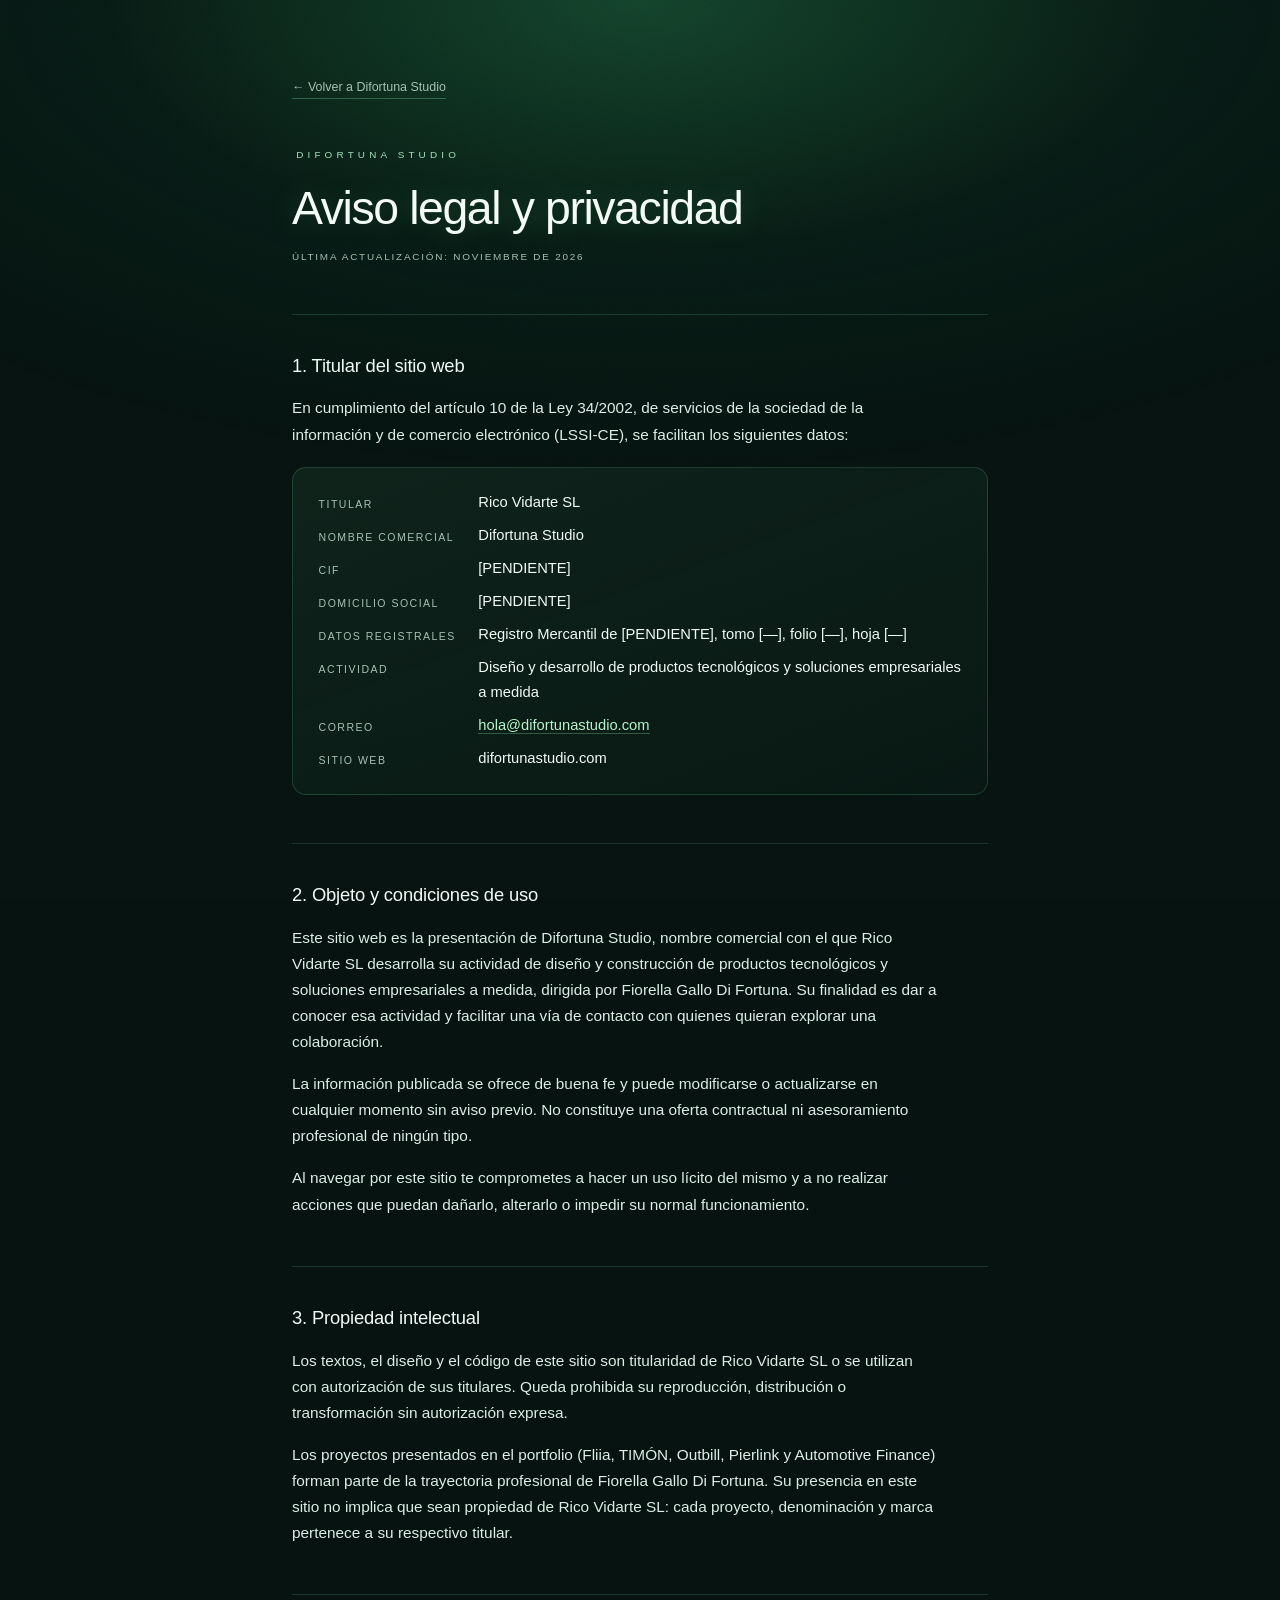
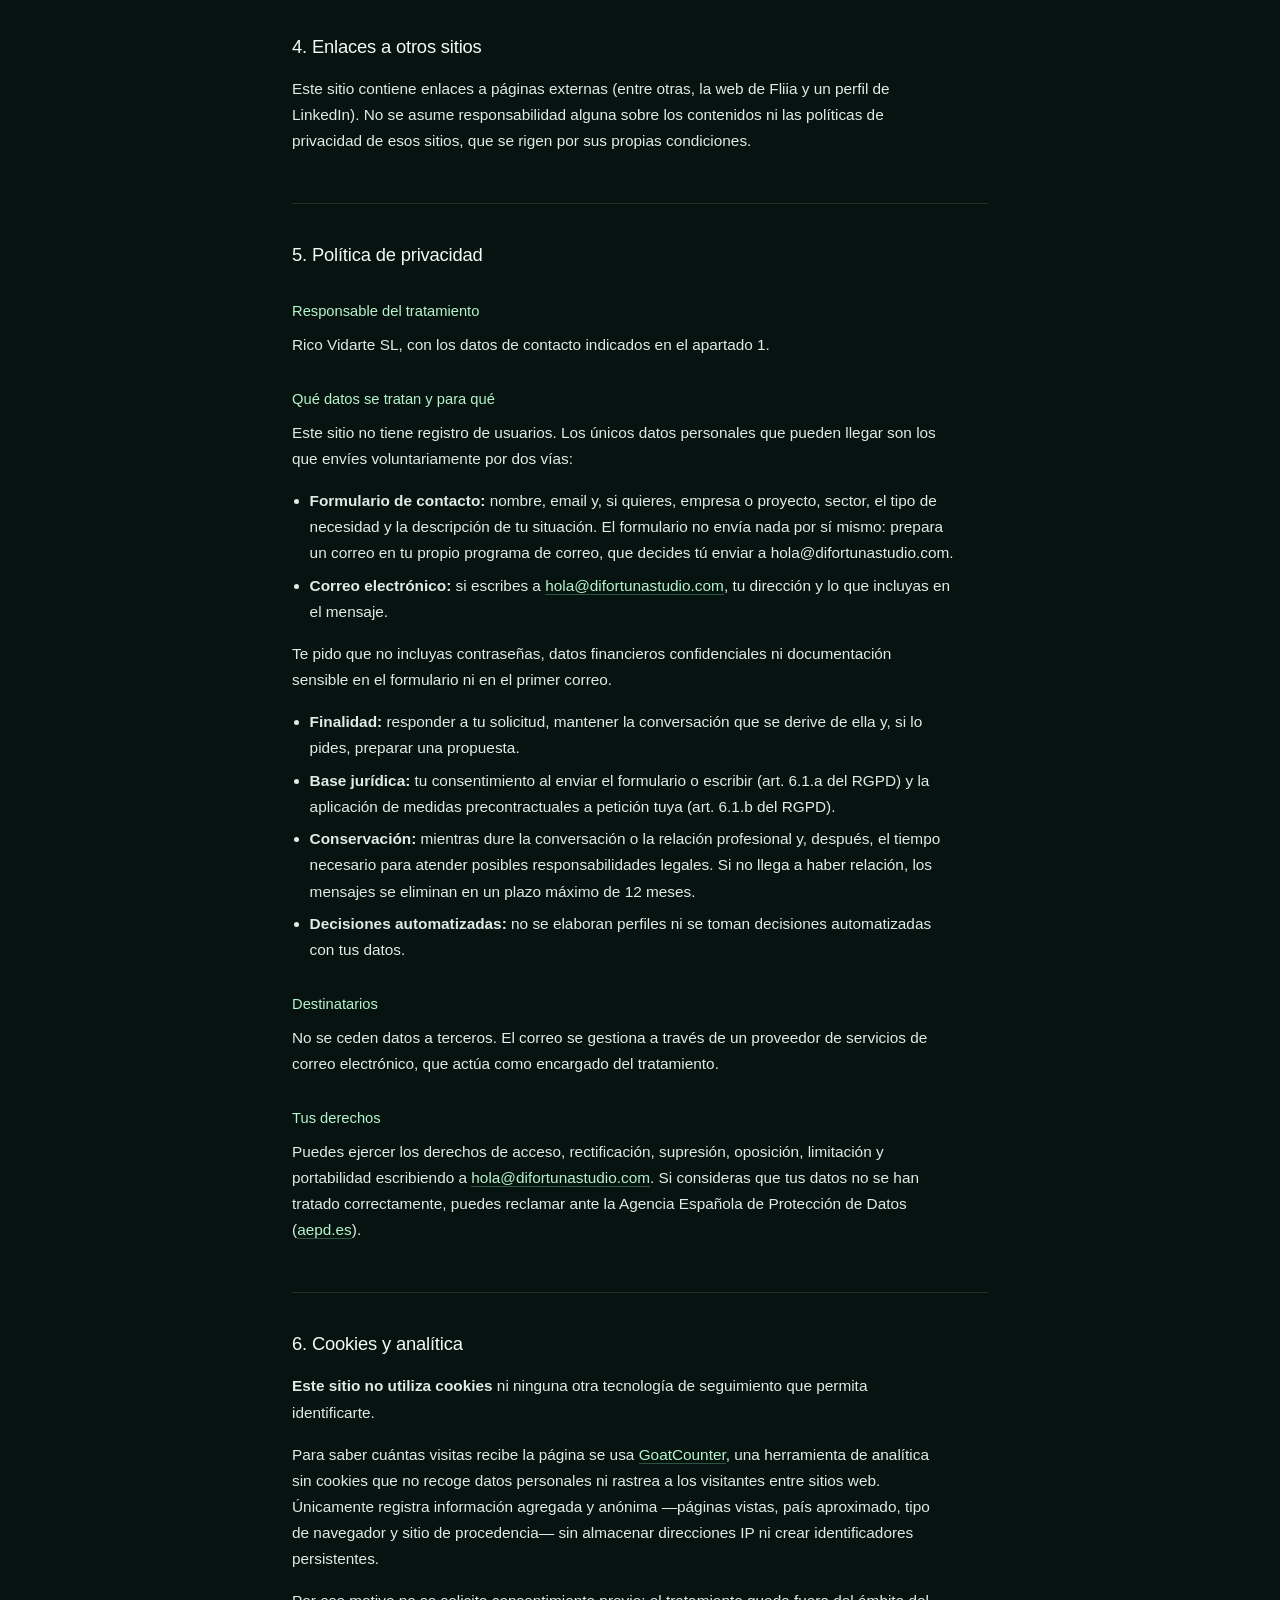
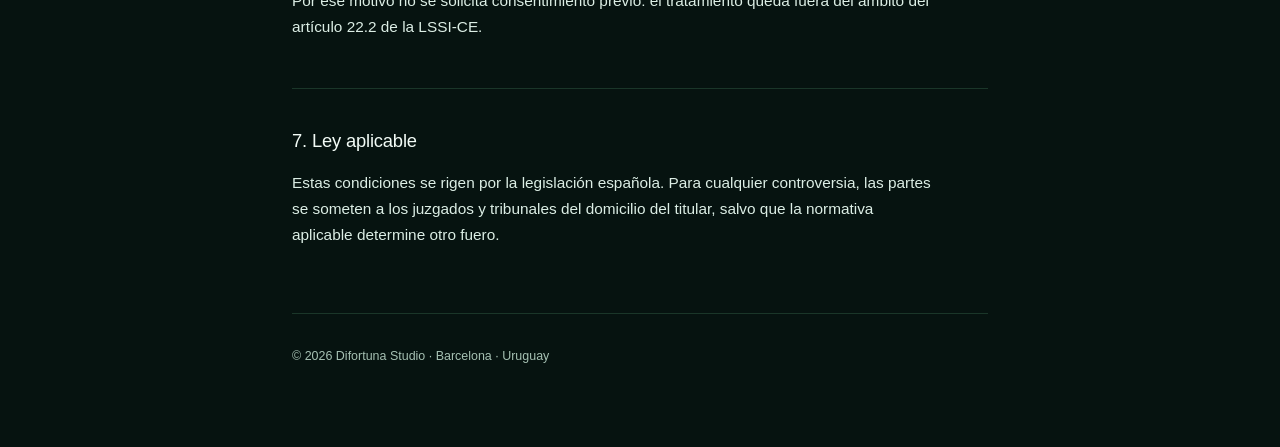
==== aviso-legal.html @ 6ce35cd5 "Nueva web: posicionamiento AI Product Builder y captación comercial - Siete secciones con navegación" ====
<!DOCTYPE html>
<html lang="es">
<head>
    <meta charset="UTF-8" />
    <meta name="viewport" content="width=device-width, initial-scale=1.0" />
    <title>Aviso legal y privacidad · Difortuna Studio</title>
    <link rel="icon" type="image/svg+xml" href="favicon.svg" />
    <link rel="icon" type="image/png" sizes="32x32" href="favicon-32.png" />
    <link rel="apple-touch-icon" href="apple-touch-icon.png" />
    <meta name="theme-color" content="#061310" />

    <meta name="description" content="Aviso legal, política de privacidad y uso de cookies de Difortuna Studio." />
    <meta name="robots" content="noindex, follow" />
    <link rel="canonical" href="https://difortunastudio.com/aviso-legal.html" />
    <style>
        /* ===== PALETA (la misma que la portada) ===== */
        :root {
            --fondo: #061310;
            --verde-luz: #4ade80;
            --verde-brillo: #86efac;
            --verde-texto: #b6f5cb;
            --texto: #dceee5;
            --texto-fuerte: #f2fbf6;
            --texto-tenue: #a6c1b3;
            --linea: rgba(134, 239, 172, 0.16);
        }

        * {
            margin: 0;
            padding: 0;
            box-sizing: border-box;
        }

        body {
            font-family: -apple-system, BlinkMacSystemFont, "Segoe UI", Roboto, Helvetica, Arial, sans-serif;
            background: var(--fondo);
            color: var(--texto);
            line-height: 1.7;
            overflow-x: hidden;
            -webkit-font-smoothing: antialiased;
        }

        /* Solo el resplandor y el grano: aquí manda el texto, no el decorado */
        .capa {
            position: fixed;
            inset: 0;
            pointer-events: none;
        }

        .capa-luz {
            z-index: 0;
            background:
                radial-gradient(60% 40% at 50% 0%, rgba(74, 222, 128, 0.16) 0%, rgba(6, 19, 16, 0) 70%),
                radial-gradient(120% 80% at 50% 0%, rgba(34, 150, 94, 0.14) 0%, rgba(6, 19, 16, 0) 66%);
        }

        .capa-grano {
            z-index: 1;
            opacity: 0.28;
            mix-blend-mode: overlay;
            background-image: url("data:image/svg+xml,%3Csvg xmlns='http://www.w3.org/2000/svg' width='180' height='180'%3E%3Cfilter id='r'%3E%3CfeTurbulence type='fractalNoise' baseFrequency='0.82' numOctaves='3' stitchTiles='stitch'/%3E%3C/filter%3E%3Crect width='100%25' height='100%25' filter='url(%23r)' opacity='0.5'/%3E%3C/svg%3E");
        }

        /* ===== CONTENIDO ===== */
        .contenido {
            position: relative;
            z-index: 2;
            max-width: 760px;
            margin: 0 auto;
            padding: 4.5rem 2rem 5rem;
        }

        .volver {
            display: inline-block;
            font-size: 0.78rem;
            color: var(--texto-tenue);
            text-decoration: none;
            margin-bottom: 3rem;
            transition: color 0.25s;
        }

        .volver:hover { color: var(--verde-brillo); }

        .marca {
            font-size: 0.62rem;
            text-transform: uppercase;
            letter-spacing: 0.42em;
            text-indent: 0.42em;
            color: var(--verde-texto);
            opacity: 0.9;
            margin-bottom: 1.2rem;
        }

        h1 {
            font-size: clamp(2rem, 5vw, 2.9rem);
            font-weight: 300;
            letter-spacing: -0.03em;
            line-height: 1.1;
            color: var(--texto-fuerte);
            text-shadow: 0 0 30px rgba(134, 239, 172, 0.22);
        }

        .actualizado {
            margin-top: 0.9rem;
            font-size: 0.62rem;
            text-transform: uppercase;
            letter-spacing: 0.18em;
            color: var(--texto-tenue);
        }

        h2 {
            font-size: 1.15rem;
            font-weight: 400;
            color: var(--texto-fuerte);
            letter-spacing: -0.01em;
            margin: 3rem 0 0.9rem;
            padding-top: 2.2rem;
            border-top: 1px solid var(--linea);
        }

        h3 {
            font-size: 0.92rem;
            font-weight: 500;
            color: var(--verde-texto);
            margin: 1.8rem 0 0.5rem;
        }

        p {
            font-size: 0.96rem;
            margin-bottom: 1rem;
            max-width: 42em;
        }

        ul {
            margin: 0 0 1rem 1.1rem;
            font-size: 0.96rem;
            max-width: 42em;
        }

        li { margin-bottom: 0.4rem; }

        a {
            color: var(--verde-texto);
            text-decoration: none;
            border-bottom: 1px solid rgba(134, 239, 172, 0.3);
            transition: border-color 0.25s;
        }

        a:hover { border-bottom-color: var(--verde-brillo); }

        /* Ficha del titular: los datos que pide la LSSI, de un vistazo */
        .ficha {
            margin: 1.2rem 0 1.5rem;
            padding: 1.4rem 1.6rem;
            border-radius: 14px;
            background: linear-gradient(160deg, rgba(134, 239, 172, 0.07) 0%, rgba(134, 239, 172, 0.02) 100%);
            border: 1px solid var(--linea);
        }

        .ficha dl {
            display: grid;
            grid-template-columns: minmax(7rem, auto) 1fr;
            gap: 0.5rem 1.4rem;
            font-size: 0.92rem;
        }

        .ficha dt {
            color: var(--texto-tenue);
            font-size: 0.66rem;
            text-transform: uppercase;
            letter-spacing: 0.14em;
            padding-top: 0.35rem;
        }

        .ficha dd { color: var(--texto-fuerte); }

        .footer {
            margin-top: 4rem;
            padding-top: 2rem;
            border-top: 1px solid var(--linea);
            font-size: 0.78rem;
            color: var(--texto-tenue);
        }

        @media (max-width: 560px) {
            .contenido { padding: 3rem 1.4rem 4rem; }
            .ficha { padding: 1.2rem 1.1rem; }
            .ficha dl { grid-template-columns: 1fr; gap: 0.15rem; }
            .ficha dd { margin-bottom: 0.7rem; }
        }
    </style>
</head>
<body>

    <div class="capa capa-luz"></div>
    <div class="capa capa-grano"></div>

    <div class="contenido">

        <a href="/" class="volver">← Volver a Difortuna Studio</a>

        <div class="marca">Difortuna Studio</div>
        <h1>Aviso legal y privacidad</h1>
        <p class="actualizado">Última actualización: noviembre de 2026</p>

        <h2>1. Titular del sitio web</h2>
        <p>
            En cumplimiento del artículo 10 de la Ley 34/2002, de servicios de la sociedad de la
            información y de comercio electrónico (LSSI-CE), se facilitan los siguientes datos:
        </p>

        <div class="ficha">
            <dl>
                <dt>Titular</dt>
                <dd>Rico Vidarte SL</dd>

                <dt>Nombre comercial</dt>
                <dd>Difortuna Studio</dd>

                <dt>CIF</dt>
                <dd>[PENDIENTE]</dd>

                <dt>Domicilio social</dt>
                <dd>[PENDIENTE]</dd>

                <dt>Datos registrales</dt>
                <dd>Registro Mercantil de [PENDIENTE], tomo [—], folio [—], hoja [—]</dd>

                <dt>Actividad</dt>
                <dd>Diseño y desarrollo de productos tecnológicos y soluciones empresariales a medida</dd>

                <dt>Correo</dt>
                <dd><a href="mailto:hola@difortunastudio.com">hola@difortunastudio.com</a></dd>

                <dt>Sitio web</dt>
                <dd>difortunastudio.com</dd>
            </dl>
        </div>

        <h2>2. Objeto y condiciones de uso</h2>
        <p>
            Este sitio web es la presentación de Difortuna Studio, nombre comercial con el que
            Rico Vidarte SL desarrolla su actividad de diseño y construcción de productos
            tecnológicos y soluciones empresariales a medida, dirigida por Fiorella Gallo Di Fortuna.
            Su finalidad es dar a conocer esa actividad y facilitar una vía de contacto con quienes
            quieran explorar una colaboración.
        </p>
        <p>
            La información publicada se ofrece de buena fe y puede modificarse o actualizarse en
            cualquier momento sin aviso previo. No constituye una oferta contractual ni asesoramiento
            profesional de ningún tipo.
        </p>
        <p>
            Al navegar por este sitio te comprometes a hacer un uso lícito del mismo y a no realizar
            acciones que puedan dañarlo, alterarlo o impedir su normal funcionamiento.
        </p>

        <h2>3. Propiedad intelectual</h2>
        <p>
            Los textos, el diseño y el código de este sitio son titularidad de Rico Vidarte SL o se
            utilizan con autorización de sus titulares. Queda prohibida su reproducción, distribución
            o transformación sin autorización expresa.
        </p>
        <p>
            Los proyectos presentados en el portfolio (Fliia, TIMÓN, Outbill, Pierlink y Automotive
            Finance) forman parte de la trayectoria profesional de Fiorella Gallo Di Fortuna. Su
            presencia en este sitio no implica que sean propiedad de Rico Vidarte SL: cada proyecto,
            denominación y marca pertenece a su respectivo titular.
        </p>

        <h2>4. Enlaces a otros sitios</h2>
        <p>
            Este sitio contiene enlaces a páginas externas (entre otras, la web de Fliia y un perfil
            de LinkedIn). No se asume responsabilidad alguna sobre los contenidos ni las
            políticas de privacidad de esos sitios, que se rigen por sus propias condiciones.
        </p>

        <h2 id="privacidad">5. Política de privacidad</h2>

        <h3>Responsable del tratamiento</h3>
        <p>
            Rico Vidarte SL, con los datos de contacto indicados en el apartado 1.
        </p>

        <h3>Qué datos se tratan y para qué</h3>
        <p>
            Este sitio no tiene registro de usuarios. Los únicos datos personales que pueden llegar
            son los que envíes voluntariamente por dos vías:
        </p>
        <ul>
            <li><strong>Formulario de contacto:</strong> nombre, email y, si quieres, empresa o proyecto, sector, el tipo de necesidad y la descripción de tu situación. El formulario no envía nada por sí mismo: prepara un correo en tu propio programa de correo, que decides tú enviar a hola@difortunastudio.com.</li>
            <li><strong>Correo electrónico:</strong> si escribes a <a href="mailto:hola@difortunastudio.com">hola@difortunastudio.com</a>, tu dirección y lo que incluyas en el mensaje.</li>
        </ul>
        <p>
            Te pido que no incluyas contraseñas, datos financieros confidenciales ni documentación
            sensible en el formulario ni en el primer correo.
        </p>
        <ul>
            <li><strong>Finalidad:</strong> responder a tu solicitud, mantener la conversación que se derive de ella y, si lo pides, preparar una propuesta.</li>
            <li><strong>Base jurídica:</strong> tu consentimiento al enviar el formulario o escribir (art. 6.1.a del RGPD) y la aplicación de medidas precontractuales a petición tuya (art. 6.1.b del RGPD).</li>
            <li><strong>Conservación:</strong> mientras dure la conversación o la relación profesional y, después, el tiempo necesario para atender posibles responsabilidades legales. Si no llega a haber relación, los mensajes se eliminan en un plazo máximo de 12 meses.</li>
            <li><strong>Decisiones automatizadas:</strong> no se elaboran perfiles ni se toman decisiones automatizadas con tus datos.</li>
        </ul>

        <h3>Destinatarios</h3>
        <p>
            No se ceden datos a terceros. El correo se gestiona a través de un proveedor de servicios
            de correo electrónico, que actúa como encargado del tratamiento.
        </p>

        <h3>Tus derechos</h3>
        <p>
            Puedes ejercer los derechos de acceso, rectificación, supresión, oposición, limitación y
            portabilidad escribiendo a
            <a href="mailto:hola@difortunastudio.com">hola@difortunastudio.com</a>. Si consideras que
            tus datos no se han tratado correctamente, puedes reclamar ante la Agencia Española de
            Protección de Datos (<a href="https://www.aepd.es" target="_blank" rel="noopener">aepd.es</a>).
        </p>

        <h2>6. Cookies y analítica</h2>
        <p>
            <strong>Este sitio no utiliza cookies</strong> ni ninguna otra tecnología de seguimiento
            que permita identificarte.
        </p>
        <p>
            Para saber cuántas visitas recibe la página se usa
            <a href="https://www.goatcounter.com/help/privacy" target="_blank" rel="noopener">GoatCounter</a>,
            una herramienta de analítica sin cookies que no recoge datos personales ni rastrea a los
            visitantes entre sitios web. Únicamente registra información agregada y anónima —páginas
            vistas, país aproximado, tipo de navegador y sitio de procedencia— sin almacenar
            direcciones IP ni crear identificadores persistentes.
        </p>
        <p>
            Por ese motivo no se solicita consentimiento previo: el tratamiento queda fuera del
            ámbito del artículo 22.2 de la LSSI-CE.
        </p>

        <h2>7. Ley aplicable</h2>
        <p>
            Estas condiciones se rigen por la legislación española. Para cualquier controversia,
            las partes se someten a los juzgados y tribunales del domicilio del titular, salvo que
            la normativa aplicable determine otro fuero.
        </p>

        <div class="footer">
            © 2026 Difortuna Studio · Barcelona · Uruguay
        </div>

    </div>

    <!-- Contador de visitas sin cookies (panel: fiorellagallo.goatcounter.com) -->
    <script data-goatcounter="https://fiorellagallo.goatcounter.com/count"
            async src="//gc.zgo.at/count.js"></script>

</body>
</html>
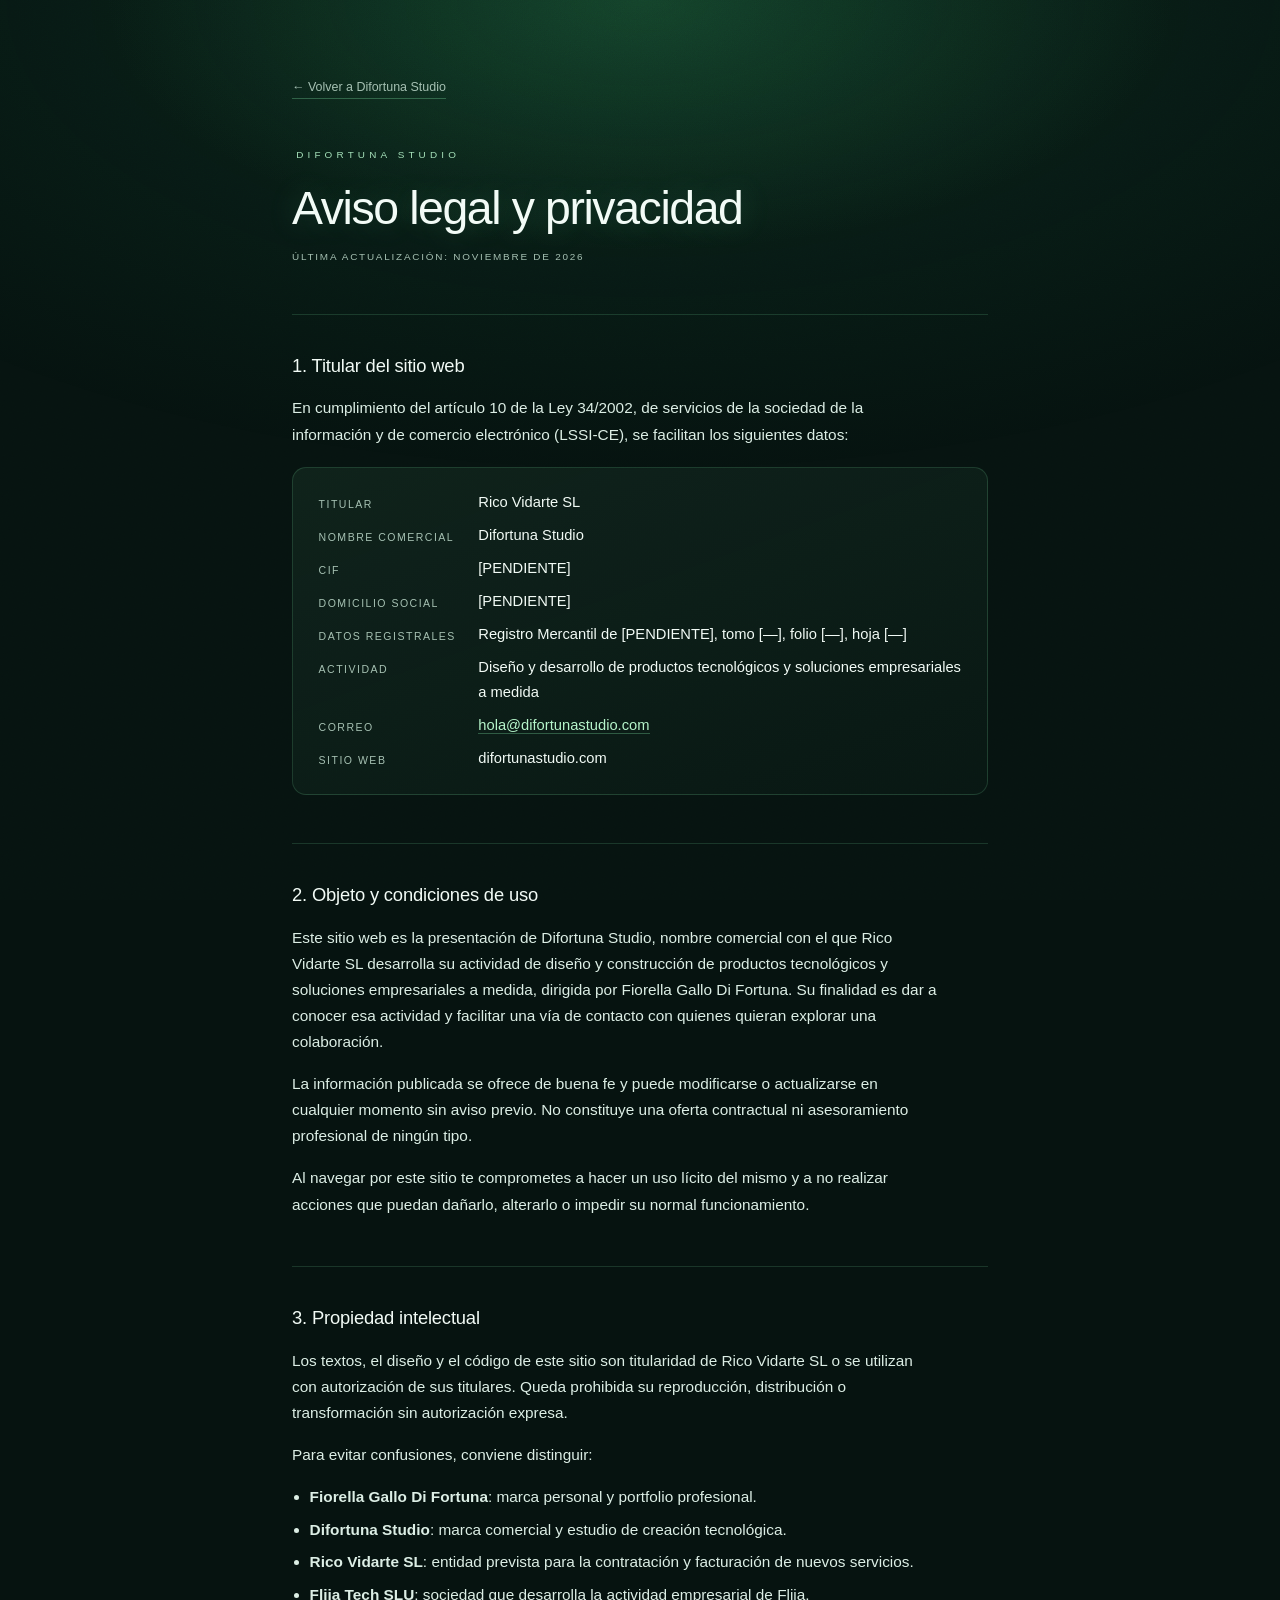
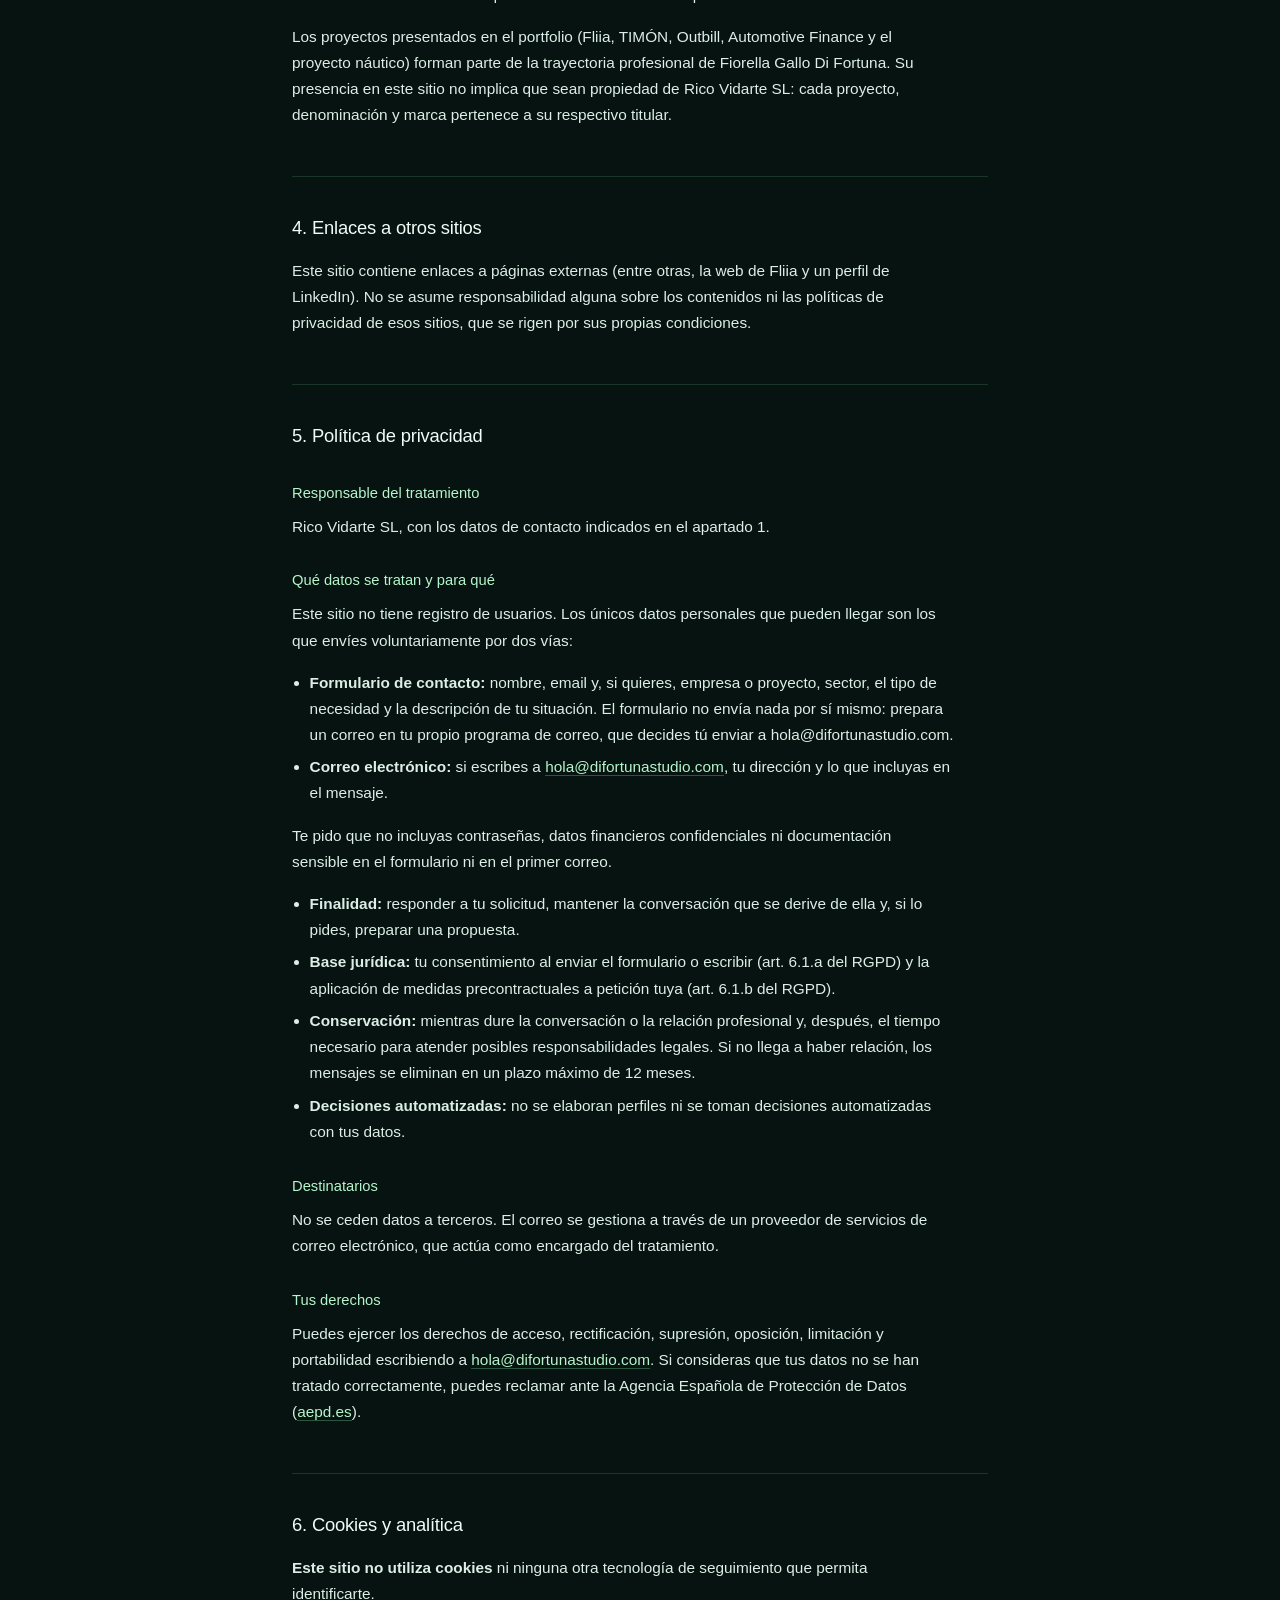
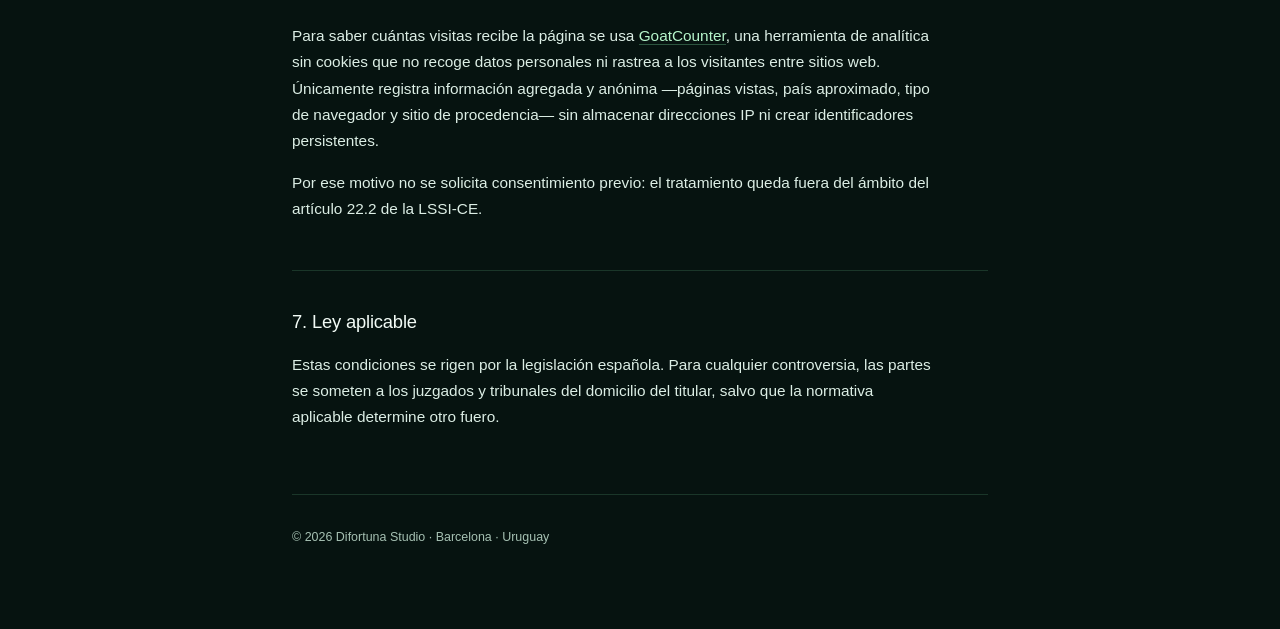
==== commit 0dd83a3a: "Universos de producto: cinco páginas inmersivas con demos - Una página por proyecto (Fliia, TIMÓN, O" ====
--- a/aviso-legal.html
+++ b/aviso-legal.html
@@ -262,9 +262,18 @@
             o transformación sin autorización expresa.
         </p>
         <p>
-            Los proyectos presentados en el portfolio (Fliia, TIMÓN, Outbill, Pierlink y Automotive
-            Finance) forman parte de la trayectoria profesional de Fiorella Gallo Di Fortuna. Su
-            presencia en este sitio no implica que sean propiedad de Rico Vidarte SL: cada proyecto,
+            Para evitar confusiones, conviene distinguir:
+        </p>
+        <ul>
+            <li><strong>Fiorella Gallo Di Fortuna</strong>: marca personal y portfolio profesional.</li>
+            <li><strong>Difortuna Studio</strong>: marca comercial y estudio de creación tecnológica.</li>
+            <li><strong>Rico Vidarte SL</strong>: entidad prevista para la contratación y facturación de nuevos servicios.</li>
+            <li><strong>Fliia Tech SLU</strong>: sociedad que desarrolla la actividad empresarial de Fliia.</li>
+        </ul>
+        <p>
+            Los proyectos presentados en el portfolio (Fliia, TIMÓN, Outbill, Automotive Finance y el
+            proyecto náutico) forman parte de la trayectoria profesional de Fiorella Gallo Di Fortuna.
+            Su presencia en este sitio no implica que sean propiedad de Rico Vidarte SL: cada proyecto,
             denominación y marca pertenece a su respectivo titular.
         </p>
 
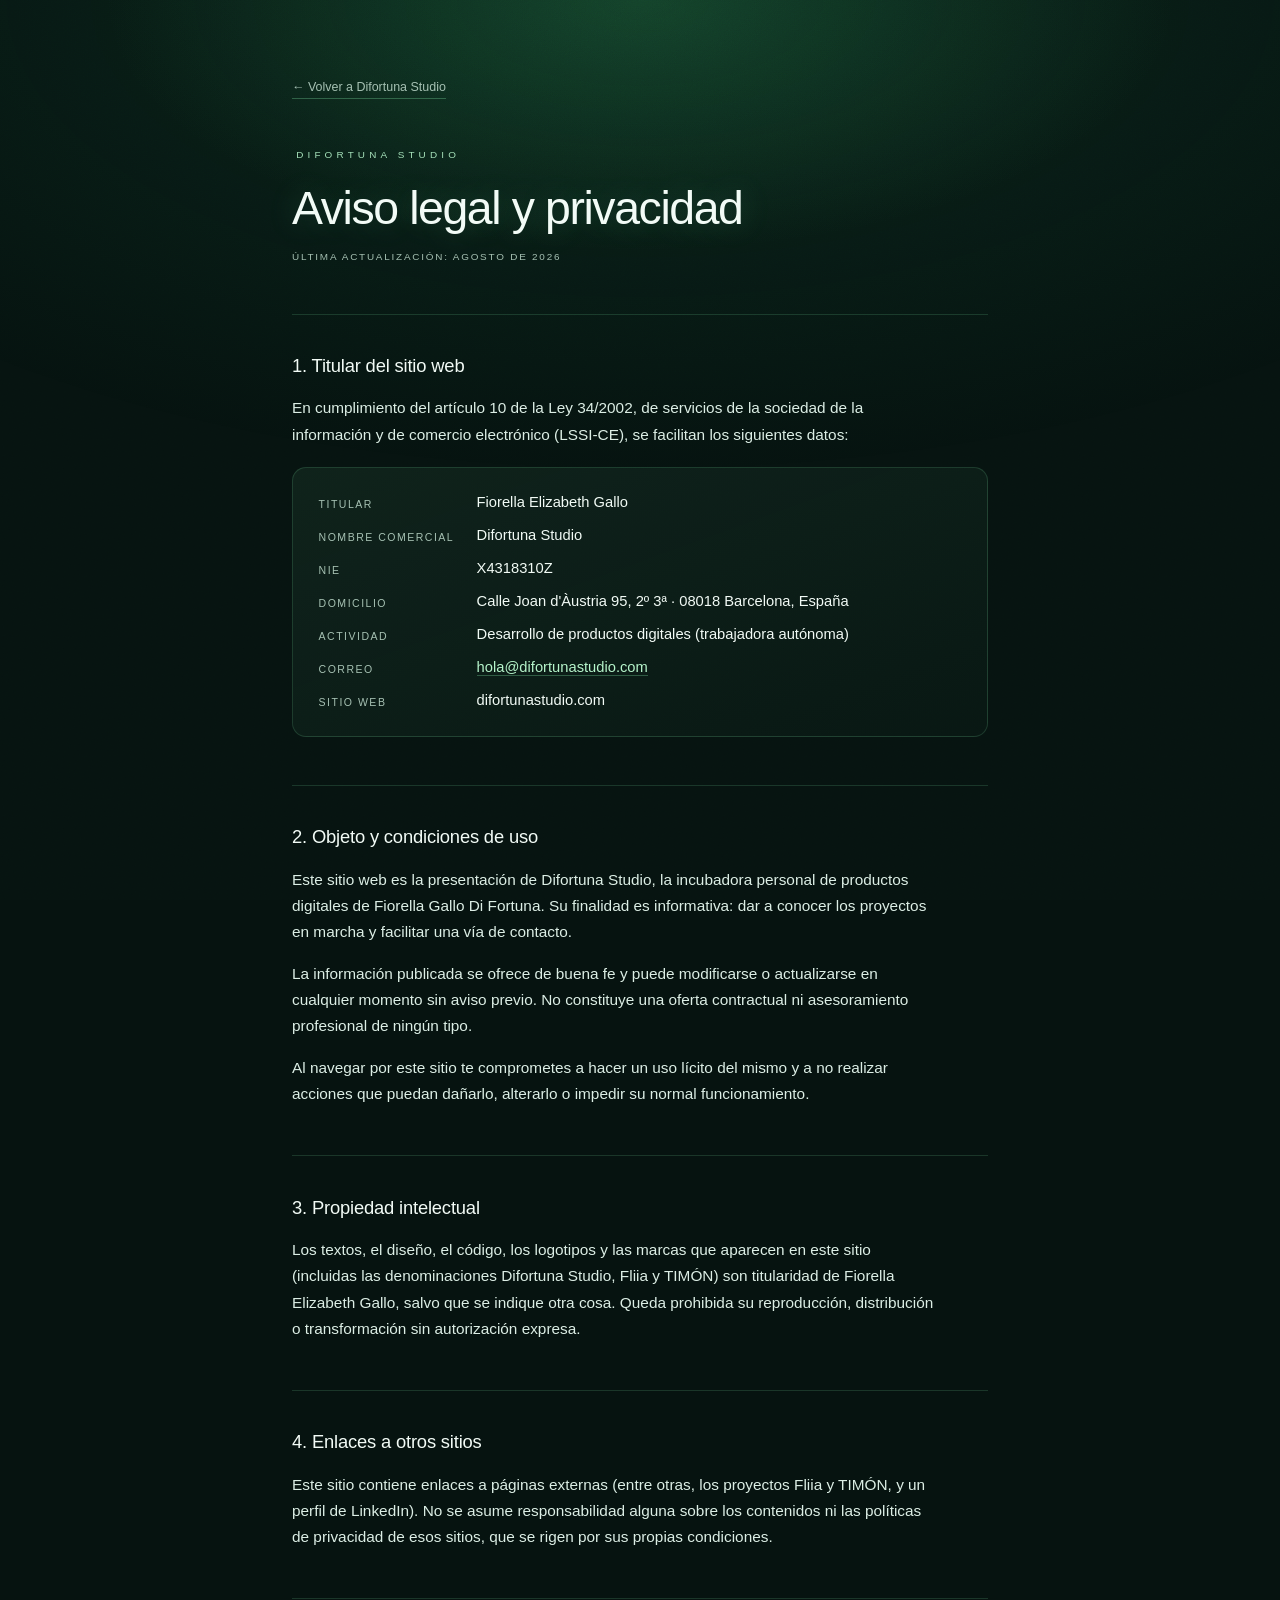
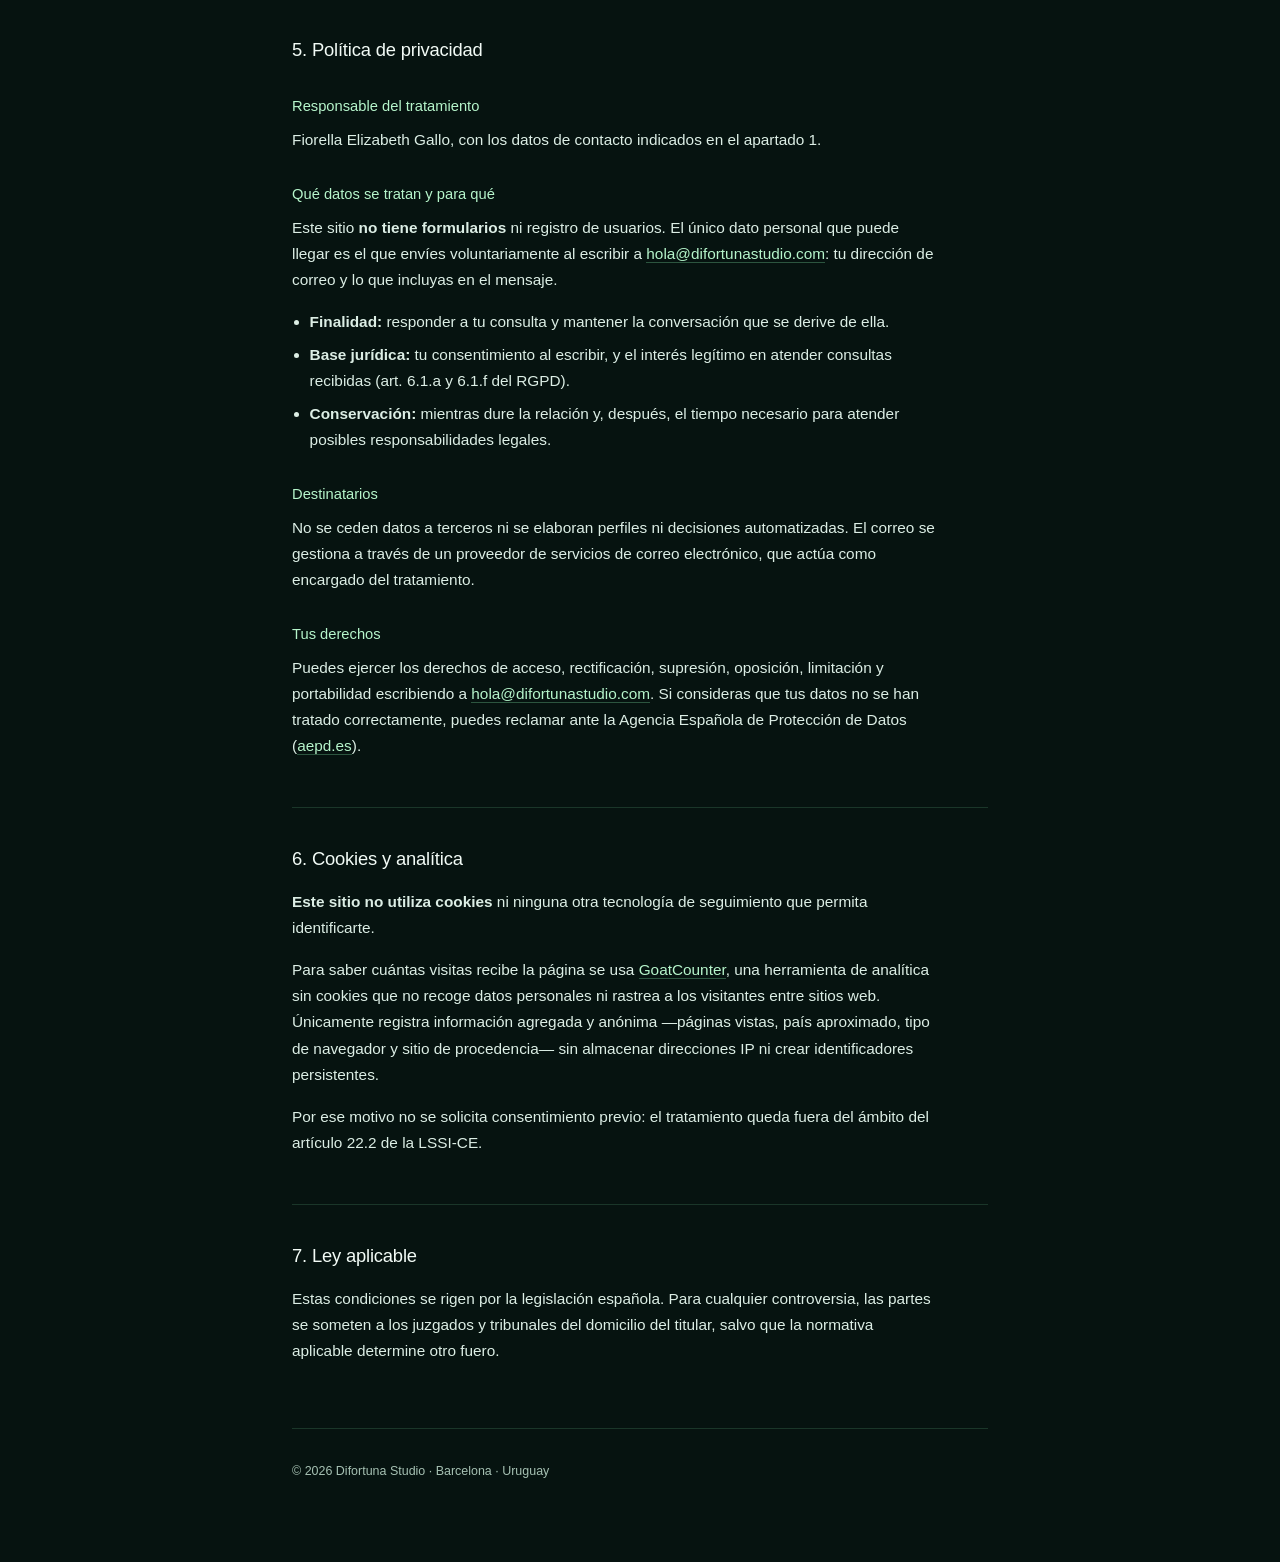
==== commit a241ab7e: "Preparar publicación: formulario en pausa y aviso legal vigente El formulario queda en pausa hasta c" ====
--- a/aviso-legal.html
+++ b/aviso-legal.html
@@ -201,7 +201,7 @@
 
         <div class="marca">Difortuna Studio</div>
         <h1>Aviso legal y privacidad</h1>
-        <p class="actualizado">Última actualización: noviembre de 2026</p>
+        <p class="actualizado">Última actualización: agosto de 2026</p>
 
         <h2>1. Titular del sitio web</h2>
         <p>
@@ -212,22 +212,19 @@
         <div class="ficha">
             <dl>
                 <dt>Titular</dt>
-                <dd>Rico Vidarte SL</dd>
+                <dd>Fiorella Elizabeth Gallo</dd>
 
                 <dt>Nombre comercial</dt>
                 <dd>Difortuna Studio</dd>
 
-                <dt>CIF</dt>
-                <dd>[PENDIENTE]</dd>
-
-                <dt>Domicilio social</dt>
-                <dd>[PENDIENTE]</dd>
-
-                <dt>Datos registrales</dt>
-                <dd>Registro Mercantil de [PENDIENTE], tomo [—], folio [—], hoja [—]</dd>
+                <dt>NIE</dt>
+                <dd>X4318310Z</dd>
+
+                <dt>Domicilio</dt>
+                <dd>Calle Joan d'Àustria 95, 2º 3ª · 08018 Barcelona, España</dd>
 
                 <dt>Actividad</dt>
-                <dd>Diseño y desarrollo de productos tecnológicos y soluciones empresariales a medida</dd>
+                <dd>Desarrollo de productos digitales (trabajadora autónoma)</dd>
 
                 <dt>Correo</dt>
                 <dd><a href="mailto:hola@difortunastudio.com">hola@difortunastudio.com</a></dd>
@@ -239,11 +236,9 @@
 
         <h2>2. Objeto y condiciones de uso</h2>
         <p>
-            Este sitio web es la presentación de Difortuna Studio, nombre comercial con el que
-            Rico Vidarte SL desarrolla su actividad de diseño y construcción de productos
-            tecnológicos y soluciones empresariales a medida, dirigida por Fiorella Gallo Di Fortuna.
-            Su finalidad es dar a conocer esa actividad y facilitar una vía de contacto con quienes
-            quieran explorar una colaboración.
+            Este sitio web es la presentación de Difortuna Studio, la incubadora personal de
+            productos digitales de Fiorella Gallo Di Fortuna. Su finalidad es informativa: dar a
+            conocer los proyectos en marcha y facilitar una vía de contacto.
         </p>
         <p>
             La información publicada se ofrece de buena fe y puede modificarse o actualizarse en
@@ -257,64 +252,44 @@
 
         <h2>3. Propiedad intelectual</h2>
         <p>
-            Los textos, el diseño y el código de este sitio son titularidad de Rico Vidarte SL o se
-            utilizan con autorización de sus titulares. Queda prohibida su reproducción, distribución
-            o transformación sin autorización expresa.
-        </p>
-        <p>
-            Para evitar confusiones, conviene distinguir:
+            Los textos, el diseño, el código, los logotipos y las marcas que aparecen en este sitio
+            (incluidas las denominaciones Difortuna Studio, Fliia y TIMÓN) son titularidad de
+            Fiorella Elizabeth Gallo, salvo que se indique otra cosa. Queda prohibida su
+            reproducción, distribución o transformación sin autorización expresa.
+        </p>
+
+        <h2>4. Enlaces a otros sitios</h2>
+        <p>
+            Este sitio contiene enlaces a páginas externas (entre otras, los proyectos Fliia y TIMÓN,
+            y un perfil de LinkedIn). No se asume responsabilidad alguna sobre los contenidos ni las
+            políticas de privacidad de esos sitios, que se rigen por sus propias condiciones.
+        </p>
+
+        <h2>5. Política de privacidad</h2>
+
+        <h3>Responsable del tratamiento</h3>
+        <p>
+            Fiorella Elizabeth Gallo, con los datos de contacto indicados en el apartado 1.
+        </p>
+
+        <h3>Qué datos se tratan y para qué</h3>
+        <p>
+            Este sitio <strong>no tiene formularios</strong> ni registro de usuarios. El único dato
+            personal que puede llegar es el que envíes voluntariamente al escribir a
+            <a href="mailto:hola@difortunastudio.com">hola@difortunastudio.com</a>: tu dirección de
+            correo y lo que incluyas en el mensaje.
         </p>
         <ul>
-            <li><strong>Fiorella Gallo Di Fortuna</strong>: marca personal y portfolio profesional.</li>
-            <li><strong>Difortuna Studio</strong>: marca comercial y estudio de creación tecnológica.</li>
-            <li><strong>Rico Vidarte SL</strong>: entidad prevista para la contratación y facturación de nuevos servicios.</li>
-            <li><strong>Fliia Tech SLU</strong>: sociedad que desarrolla la actividad empresarial de Fliia.</li>
+            <li><strong>Finalidad:</strong> responder a tu consulta y mantener la conversación que se derive de ella.</li>
+            <li><strong>Base jurídica:</strong> tu consentimiento al escribir, y el interés legítimo en atender consultas recibidas (art. 6.1.a y 6.1.f del RGPD).</li>
+            <li><strong>Conservación:</strong> mientras dure la relación y, después, el tiempo necesario para atender posibles responsabilidades legales.</li>
         </ul>
-        <p>
-            Los proyectos presentados en el portfolio (Fliia, TIMÓN, Outbill, Automotive Finance y el
-            proyecto náutico) forman parte de la trayectoria profesional de Fiorella Gallo Di Fortuna.
-            Su presencia en este sitio no implica que sean propiedad de Rico Vidarte SL: cada proyecto,
-            denominación y marca pertenece a su respectivo titular.
-        </p>
-
-        <h2>4. Enlaces a otros sitios</h2>
-        <p>
-            Este sitio contiene enlaces a páginas externas (entre otras, la web de Fliia y un perfil
-            de LinkedIn). No se asume responsabilidad alguna sobre los contenidos ni las
-            políticas de privacidad de esos sitios, que se rigen por sus propias condiciones.
-        </p>
-
-        <h2 id="privacidad">5. Política de privacidad</h2>
-
-        <h3>Responsable del tratamiento</h3>
-        <p>
-            Rico Vidarte SL, con los datos de contacto indicados en el apartado 1.
-        </p>
-
-        <h3>Qué datos se tratan y para qué</h3>
-        <p>
-            Este sitio no tiene registro de usuarios. Los únicos datos personales que pueden llegar
-            son los que envíes voluntariamente por dos vías:
-        </p>
-        <ul>
-            <li><strong>Formulario de contacto:</strong> nombre, email y, si quieres, empresa o proyecto, sector, el tipo de necesidad y la descripción de tu situación. El formulario no envía nada por sí mismo: prepara un correo en tu propio programa de correo, que decides tú enviar a hola@difortunastudio.com.</li>
-            <li><strong>Correo electrónico:</strong> si escribes a <a href="mailto:hola@difortunastudio.com">hola@difortunastudio.com</a>, tu dirección y lo que incluyas en el mensaje.</li>
-        </ul>
-        <p>
-            Te pido que no incluyas contraseñas, datos financieros confidenciales ni documentación
-            sensible en el formulario ni en el primer correo.
-        </p>
-        <ul>
-            <li><strong>Finalidad:</strong> responder a tu solicitud, mantener la conversación que se derive de ella y, si lo pides, preparar una propuesta.</li>
-            <li><strong>Base jurídica:</strong> tu consentimiento al enviar el formulario o escribir (art. 6.1.a del RGPD) y la aplicación de medidas precontractuales a petición tuya (art. 6.1.b del RGPD).</li>
-            <li><strong>Conservación:</strong> mientras dure la conversación o la relación profesional y, después, el tiempo necesario para atender posibles responsabilidades legales. Si no llega a haber relación, los mensajes se eliminan en un plazo máximo de 12 meses.</li>
-            <li><strong>Decisiones automatizadas:</strong> no se elaboran perfiles ni se toman decisiones automatizadas con tus datos.</li>
-        </ul>
 
         <h3>Destinatarios</h3>
         <p>
-            No se ceden datos a terceros. El correo se gestiona a través de un proveedor de servicios
-            de correo electrónico, que actúa como encargado del tratamiento.
+            No se ceden datos a terceros ni se elaboran perfiles ni decisiones automatizadas. El
+            correo se gestiona a través de un proveedor de servicios de correo electrónico, que actúa
+            como encargado del tratamiento.
         </p>
 
         <h3>Tus derechos</h3>
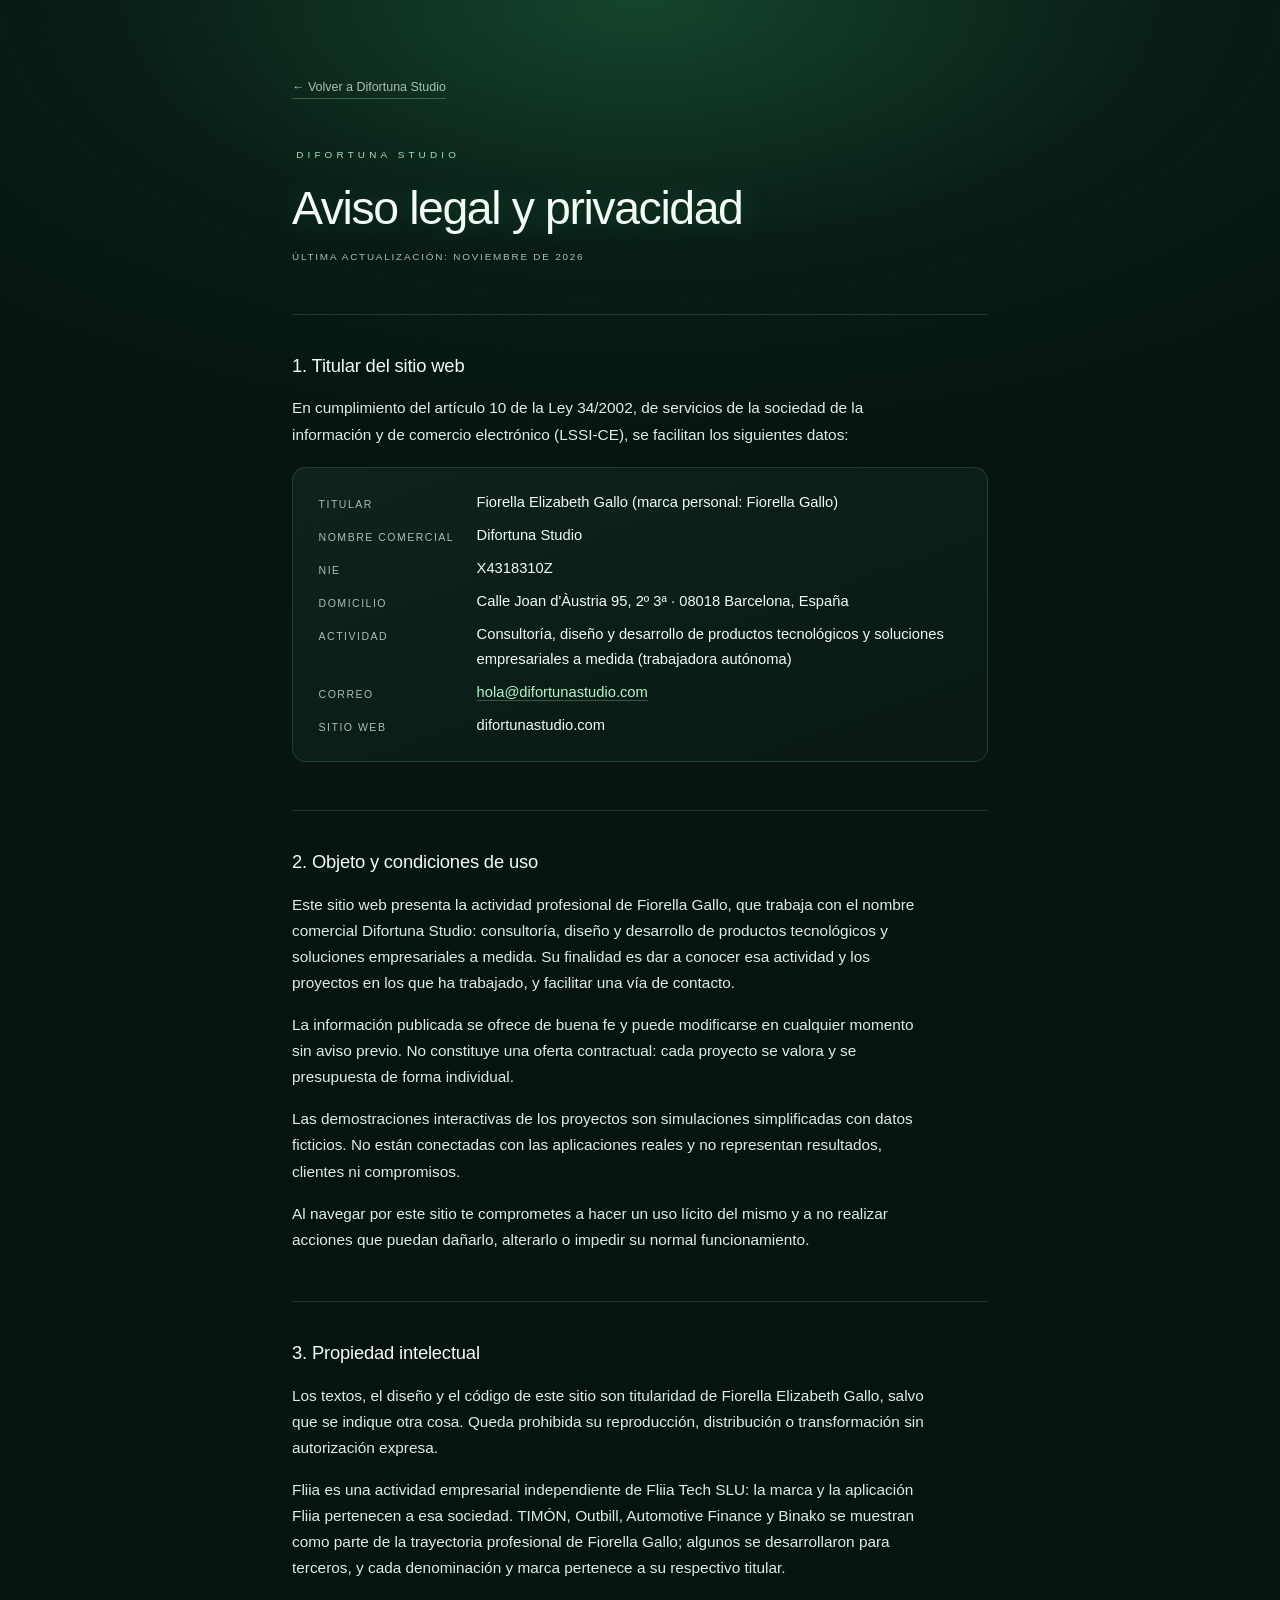
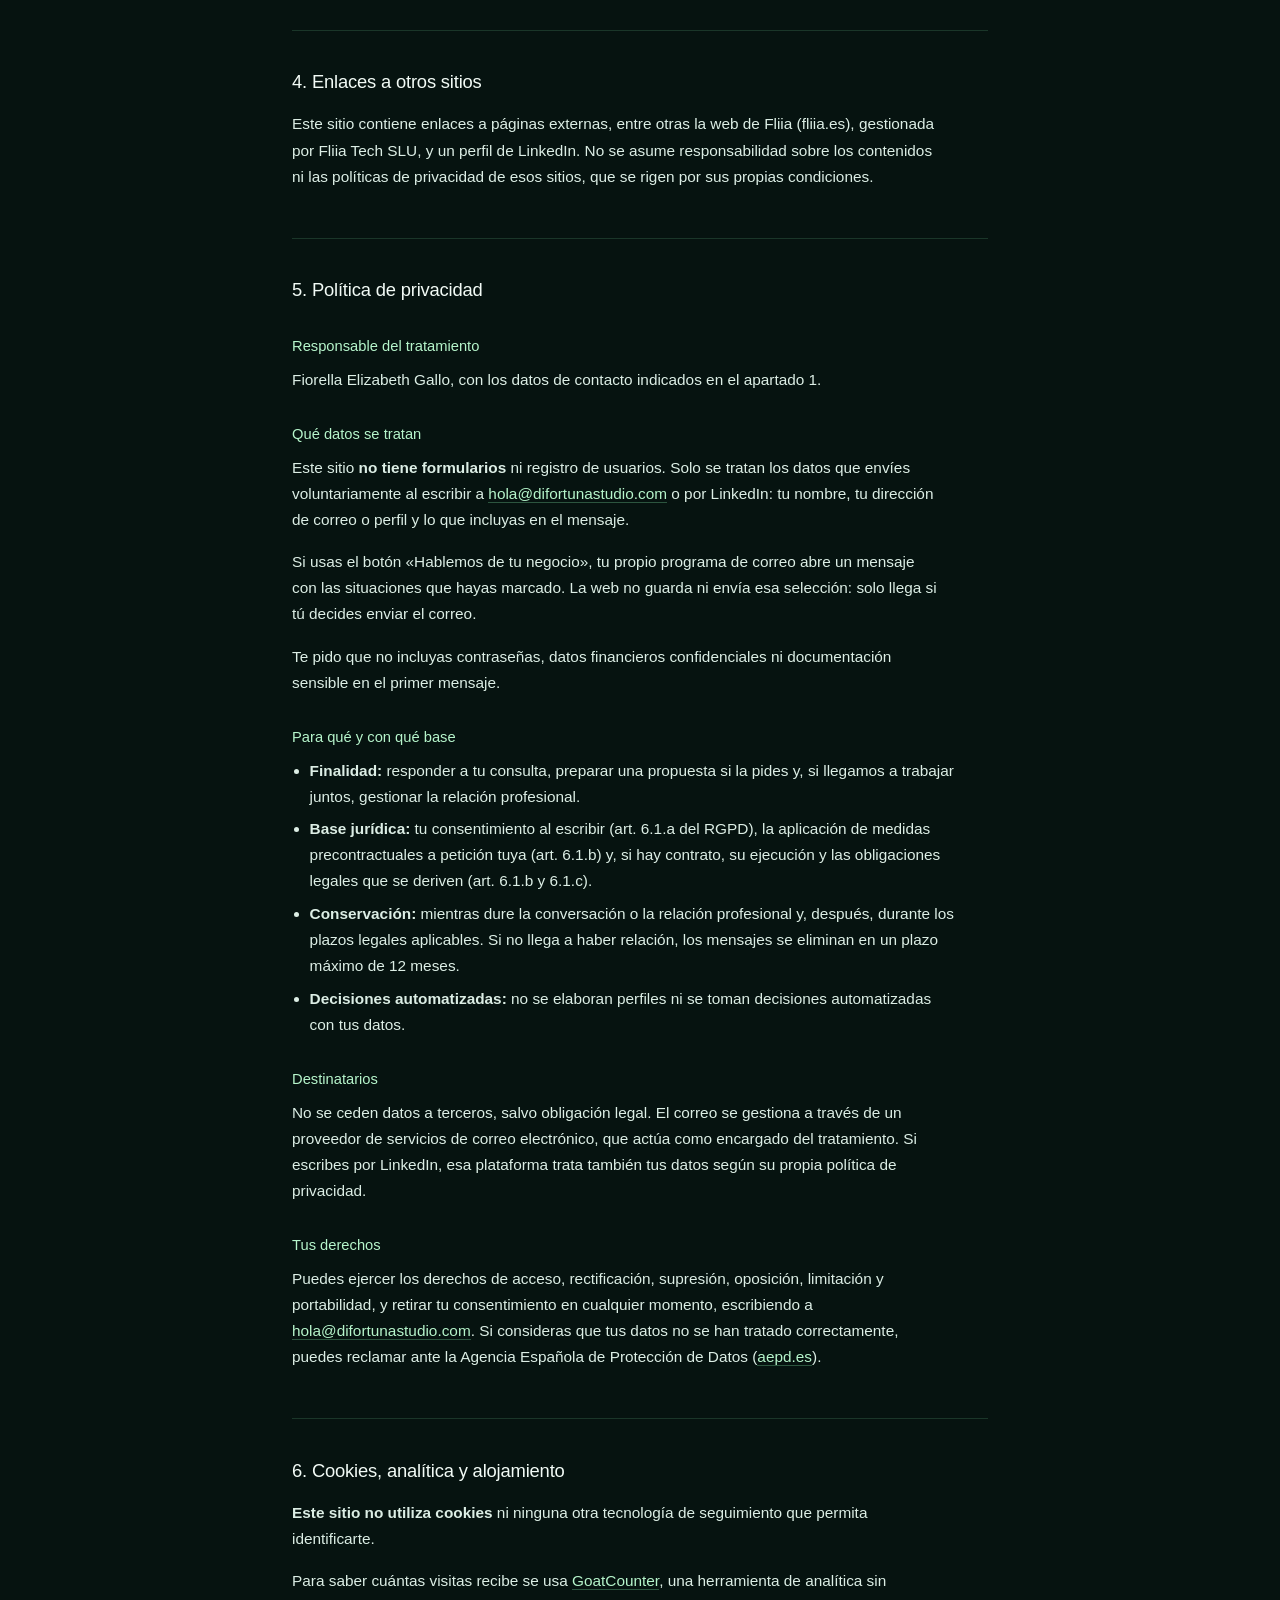
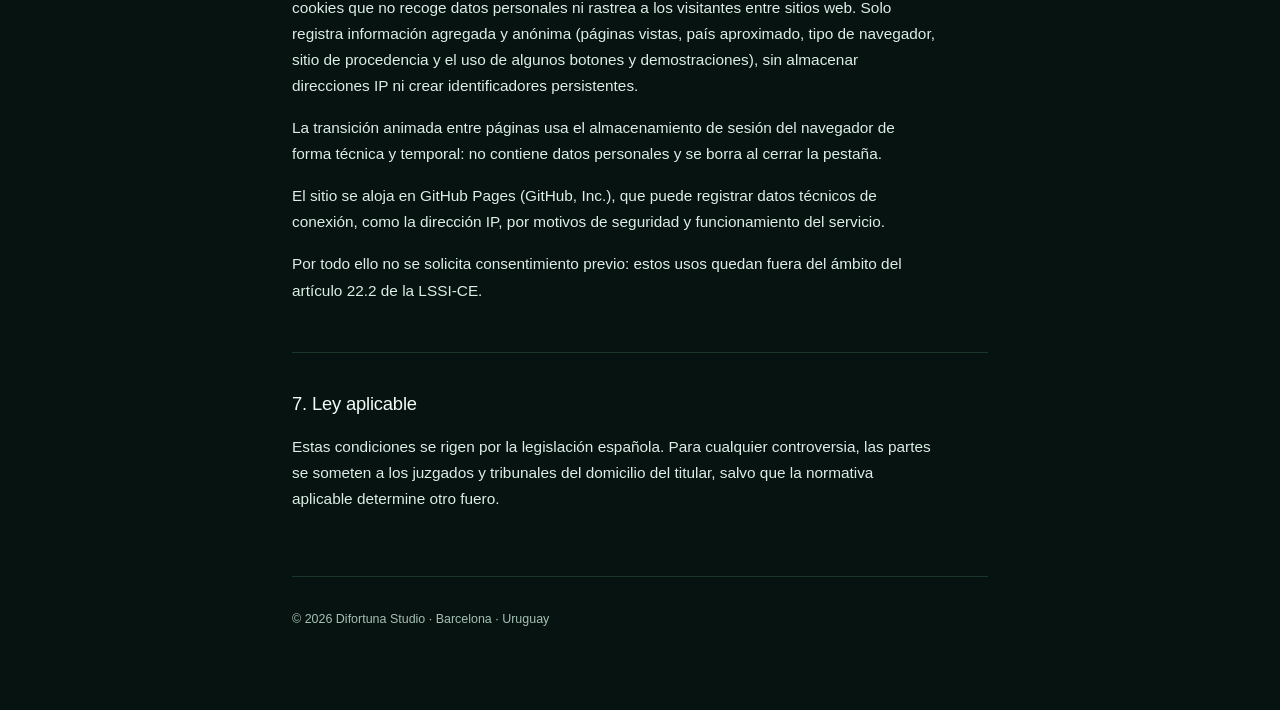
==== commit 407bc595: "Aviso legal y privacidad actualizados (pendiente de aprobación) Titular: Fiorella Elizabeth Gallo co" ====
--- a/aviso-legal.html
+++ b/aviso-legal.html
@@ -9,7 +9,7 @@
     <link rel="apple-touch-icon" href="apple-touch-icon.png" />
     <meta name="theme-color" content="#061310" />
 
-    <meta name="description" content="Aviso legal, política de privacidad y uso de cookies de Difortuna Studio." />
+    <meta name="description" content="Aviso legal, política de privacidad y cookies de Difortuna Studio, el estudio de Fiorella Gallo." />
     <meta name="robots" content="noindex, follow" />
     <link rel="canonical" href="https://difortunastudio.com/aviso-legal.html" />
     <style>
@@ -201,7 +201,7 @@
 
         <div class="marca">Difortuna Studio</div>
         <h1>Aviso legal y privacidad</h1>
-        <p class="actualizado">Última actualización: agosto de 2026</p>
+        <p class="actualizado">Última actualización: noviembre de 2026</p>
 
         <h2>1. Titular del sitio web</h2>
         <p>
@@ -212,7 +212,7 @@
         <div class="ficha">
             <dl>
                 <dt>Titular</dt>
-                <dd>Fiorella Elizabeth Gallo</dd>
+                <dd>Fiorella Elizabeth Gallo (marca personal: Fiorella Gallo)</dd>
 
                 <dt>Nombre comercial</dt>
                 <dd>Difortuna Studio</dd>
@@ -224,7 +224,7 @@
                 <dd>Calle Joan d'Àustria 95, 2º 3ª · 08018 Barcelona, España</dd>
 
                 <dt>Actividad</dt>
-                <dd>Desarrollo de productos digitales (trabajadora autónoma)</dd>
+                <dd>Consultoría, diseño y desarrollo de productos tecnológicos y soluciones empresariales a medida (trabajadora autónoma)</dd>
 
                 <dt>Correo</dt>
                 <dd><a href="mailto:hola@difortunastudio.com">hola@difortunastudio.com</a></dd>
@@ -236,14 +236,20 @@
 
         <h2>2. Objeto y condiciones de uso</h2>
         <p>
-            Este sitio web es la presentación de Difortuna Studio, la incubadora personal de
-            productos digitales de Fiorella Gallo Di Fortuna. Su finalidad es informativa: dar a
-            conocer los proyectos en marcha y facilitar una vía de contacto.
-        </p>
-        <p>
-            La información publicada se ofrece de buena fe y puede modificarse o actualizarse en
-            cualquier momento sin aviso previo. No constituye una oferta contractual ni asesoramiento
-            profesional de ningún tipo.
+            Este sitio web presenta la actividad profesional de Fiorella Gallo, que trabaja con el
+            nombre comercial Difortuna Studio: consultoría, diseño y desarrollo de productos
+            tecnológicos y soluciones empresariales a medida. Su finalidad es dar a conocer esa
+            actividad y los proyectos en los que ha trabajado, y facilitar una vía de contacto.
+        </p>
+        <p>
+            La información publicada se ofrece de buena fe y puede modificarse en cualquier momento
+            sin aviso previo. No constituye una oferta contractual: cada proyecto se valora y se
+            presupuesta de forma individual.
+        </p>
+        <p>
+            Las demostraciones interactivas de los proyectos son simulaciones simplificadas con datos
+            ficticios. No están conectadas con las aplicaciones reales y no representan resultados,
+            clientes ni compromisos.
         </p>
         <p>
             Al navegar por este sitio te comprometes a hacer un uso lícito del mismo y a no realizar
@@ -252,71 +258,99 @@
 
         <h2>3. Propiedad intelectual</h2>
         <p>
-            Los textos, el diseño, el código, los logotipos y las marcas que aparecen en este sitio
-            (incluidas las denominaciones Difortuna Studio, Fliia y TIMÓN) son titularidad de
-            Fiorella Elizabeth Gallo, salvo que se indique otra cosa. Queda prohibida su
-            reproducción, distribución o transformación sin autorización expresa.
+            Los textos, el diseño y el código de este sitio son titularidad de Fiorella Elizabeth
+            Gallo, salvo que se indique otra cosa. Queda prohibida su reproducción, distribución o
+            transformación sin autorización expresa.
+        </p>
+        <p>
+            Fliia es una actividad empresarial independiente de Fliia Tech SLU: la marca y la
+            aplicación Fliia pertenecen a esa sociedad. TIMÓN, Outbill, Automotive Finance y Binako
+            se muestran como parte de la trayectoria profesional de Fiorella Gallo; algunos se
+            desarrollaron para terceros, y cada denominación y marca pertenece a su respectivo
+            titular.
         </p>
 
         <h2>4. Enlaces a otros sitios</h2>
         <p>
-            Este sitio contiene enlaces a páginas externas (entre otras, los proyectos Fliia y TIMÓN,
-            y un perfil de LinkedIn). No se asume responsabilidad alguna sobre los contenidos ni las
-            políticas de privacidad de esos sitios, que se rigen por sus propias condiciones.
-        </p>
-
-        <h2>5. Política de privacidad</h2>
+            Este sitio contiene enlaces a páginas externas, entre otras la web de Fliia
+            (fliia.es), gestionada por Fliia Tech SLU, y un perfil de LinkedIn. No se asume
+            responsabilidad sobre los contenidos ni las políticas de privacidad de esos sitios, que
+            se rigen por sus propias condiciones.
+        </p>
+
+        <h2 id="privacidad">5. Política de privacidad</h2>
 
         <h3>Responsable del tratamiento</h3>
         <p>
             Fiorella Elizabeth Gallo, con los datos de contacto indicados en el apartado 1.
         </p>
 
-        <h3>Qué datos se tratan y para qué</h3>
-        <p>
-            Este sitio <strong>no tiene formularios</strong> ni registro de usuarios. El único dato
-            personal que puede llegar es el que envíes voluntariamente al escribir a
-            <a href="mailto:hola@difortunastudio.com">hola@difortunastudio.com</a>: tu dirección de
-            correo y lo que incluyas en el mensaje.
-        </p>
+        <h3>Qué datos se tratan</h3>
+        <p>
+            Este sitio <strong>no tiene formularios</strong> ni registro de usuarios. Solo se tratan
+            los datos que envíes voluntariamente al escribir a
+            <a href="mailto:hola@difortunastudio.com">hola@difortunastudio.com</a> o por LinkedIn:
+            tu nombre, tu dirección de correo o perfil y lo que incluyas en el mensaje.
+        </p>
+        <p>
+            Si usas el botón «Hablemos de tu negocio», tu propio programa de correo abre un mensaje
+            con las situaciones que hayas marcado. La web no guarda ni envía esa selección: solo
+            llega si tú decides enviar el correo.
+        </p>
+        <p>
+            Te pido que no incluyas contraseñas, datos financieros confidenciales ni documentación
+            sensible en el primer mensaje.
+        </p>
+
+        <h3>Para qué y con qué base</h3>
         <ul>
-            <li><strong>Finalidad:</strong> responder a tu consulta y mantener la conversación que se derive de ella.</li>
-            <li><strong>Base jurídica:</strong> tu consentimiento al escribir, y el interés legítimo en atender consultas recibidas (art. 6.1.a y 6.1.f del RGPD).</li>
-            <li><strong>Conservación:</strong> mientras dure la relación y, después, el tiempo necesario para atender posibles responsabilidades legales.</li>
+            <li><strong>Finalidad:</strong> responder a tu consulta, preparar una propuesta si la pides y, si llegamos a trabajar juntos, gestionar la relación profesional.</li>
+            <li><strong>Base jurídica:</strong> tu consentimiento al escribir (art. 6.1.a del RGPD), la aplicación de medidas precontractuales a petición tuya (art. 6.1.b) y, si hay contrato, su ejecución y las obligaciones legales que se deriven (art. 6.1.b y 6.1.c).</li>
+            <li><strong>Conservación:</strong> mientras dure la conversación o la relación profesional y, después, durante los plazos legales aplicables. Si no llega a haber relación, los mensajes se eliminan en un plazo máximo de 12 meses.</li>
+            <li><strong>Decisiones automatizadas:</strong> no se elaboran perfiles ni se toman decisiones automatizadas con tus datos.</li>
         </ul>
 
         <h3>Destinatarios</h3>
         <p>
-            No se ceden datos a terceros ni se elaboran perfiles ni decisiones automatizadas. El
-            correo se gestiona a través de un proveedor de servicios de correo electrónico, que actúa
-            como encargado del tratamiento.
+            No se ceden datos a terceros, salvo obligación legal. El correo se gestiona a través de un
+            proveedor de servicios de correo electrónico, que actúa como encargado del tratamiento.
+            Si escribes por LinkedIn, esa plataforma trata también tus datos según su propia política
+            de privacidad.
         </p>
 
         <h3>Tus derechos</h3>
         <p>
             Puedes ejercer los derechos de acceso, rectificación, supresión, oposición, limitación y
-            portabilidad escribiendo a
+            portabilidad, y retirar tu consentimiento en cualquier momento, escribiendo a
             <a href="mailto:hola@difortunastudio.com">hola@difortunastudio.com</a>. Si consideras que
             tus datos no se han tratado correctamente, puedes reclamar ante la Agencia Española de
             Protección de Datos (<a href="https://www.aepd.es" target="_blank" rel="noopener">aepd.es</a>).
         </p>
 
-        <h2>6. Cookies y analítica</h2>
+        <h2>6. Cookies, analítica y alojamiento</h2>
         <p>
             <strong>Este sitio no utiliza cookies</strong> ni ninguna otra tecnología de seguimiento
             que permita identificarte.
         </p>
         <p>
-            Para saber cuántas visitas recibe la página se usa
+            Para saber cuántas visitas recibe se usa
             <a href="https://www.goatcounter.com/help/privacy" target="_blank" rel="noopener">GoatCounter</a>,
             una herramienta de analítica sin cookies que no recoge datos personales ni rastrea a los
-            visitantes entre sitios web. Únicamente registra información agregada y anónima —páginas
-            vistas, país aproximado, tipo de navegador y sitio de procedencia— sin almacenar
-            direcciones IP ni crear identificadores persistentes.
-        </p>
-        <p>
-            Por ese motivo no se solicita consentimiento previo: el tratamiento queda fuera del
-            ámbito del artículo 22.2 de la LSSI-CE.
+            visitantes entre sitios web. Solo registra información agregada y anónima (páginas vistas,
+            país aproximado, tipo de navegador, sitio de procedencia y el uso de algunos botones y
+            demostraciones), sin almacenar direcciones IP ni crear identificadores persistentes.
+        </p>
+        <p>
+            La transición animada entre páginas usa el almacenamiento de sesión del navegador de forma
+            técnica y temporal: no contiene datos personales y se borra al cerrar la pestaña.
+        </p>
+        <p>
+            El sitio se aloja en GitHub Pages (GitHub, Inc.), que puede registrar datos técnicos de
+            conexión, como la dirección IP, por motivos de seguridad y funcionamiento del servicio.
+        </p>
+        <p>
+            Por todo ello no se solicita consentimiento previo: estos usos quedan fuera del ámbito del
+            artículo 22.2 de la LSSI-CE.
         </p>
 
         <h2>7. Ley aplicable</h2>
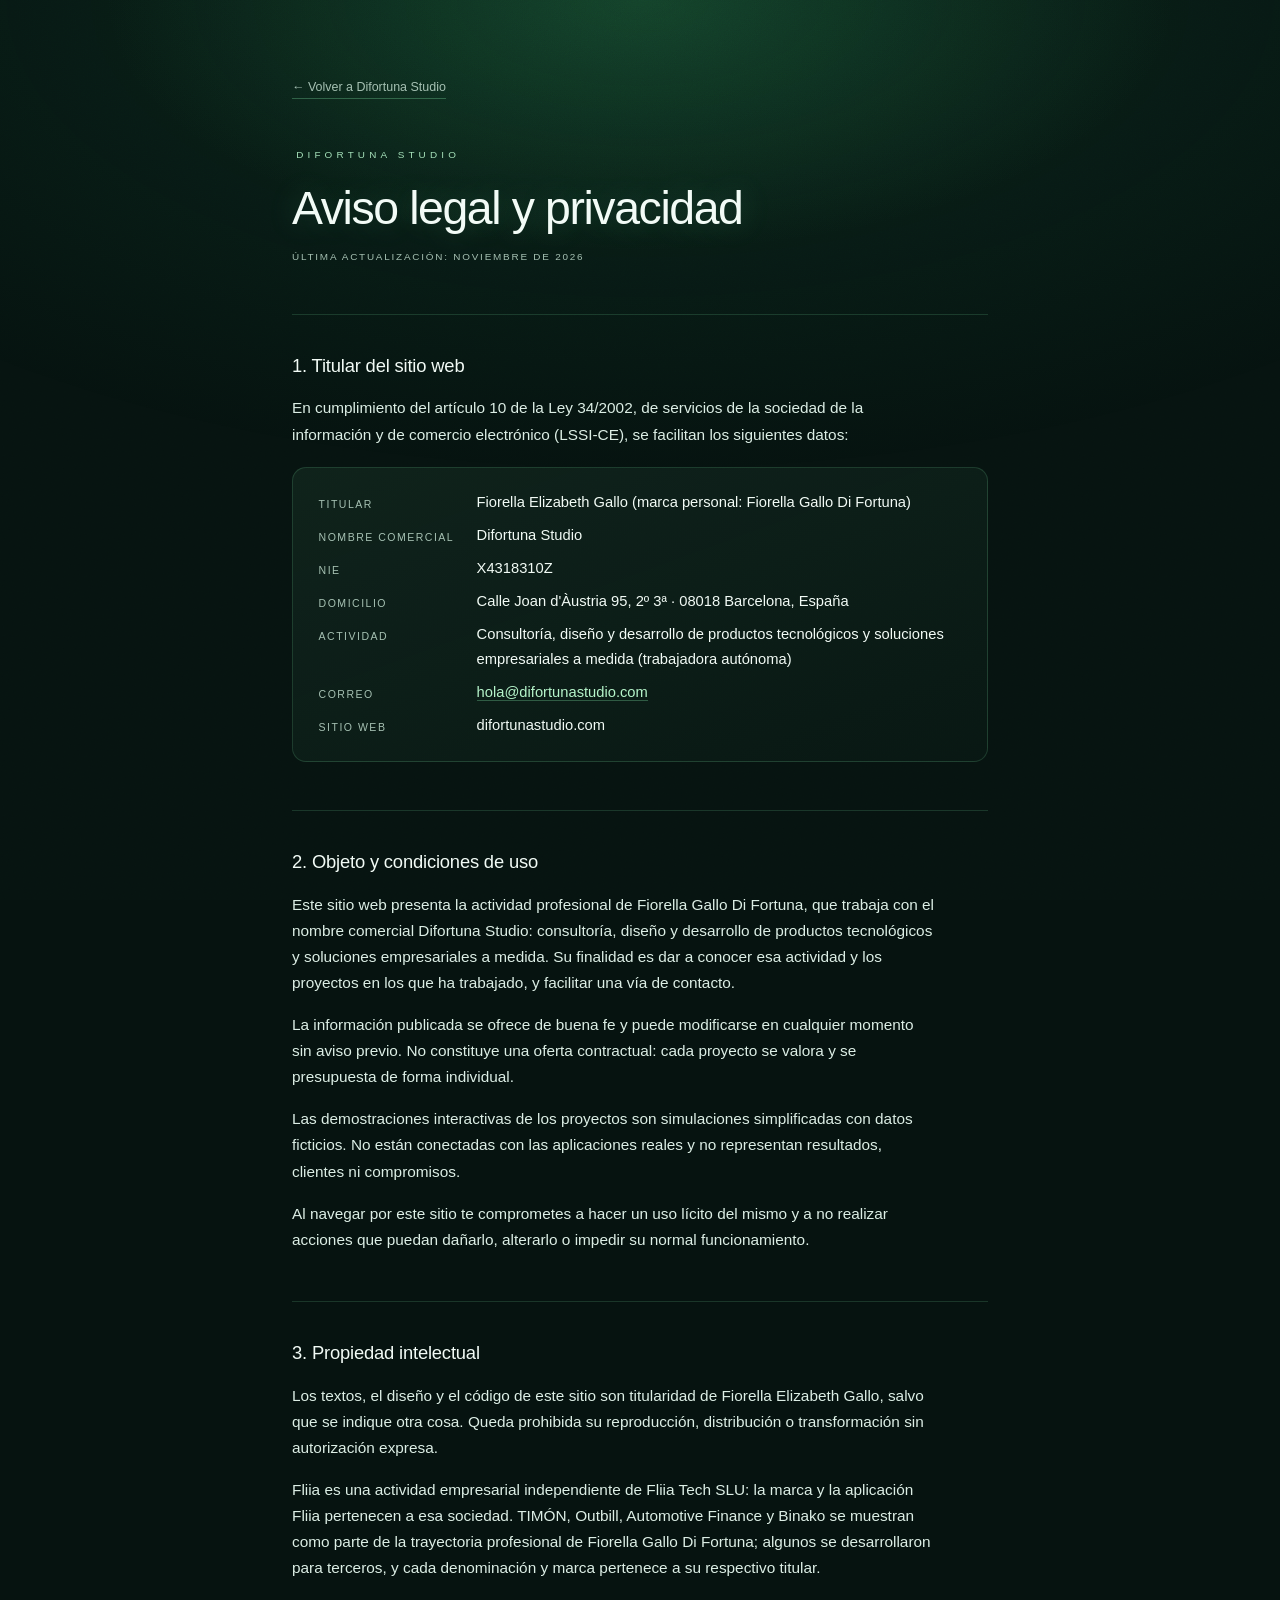
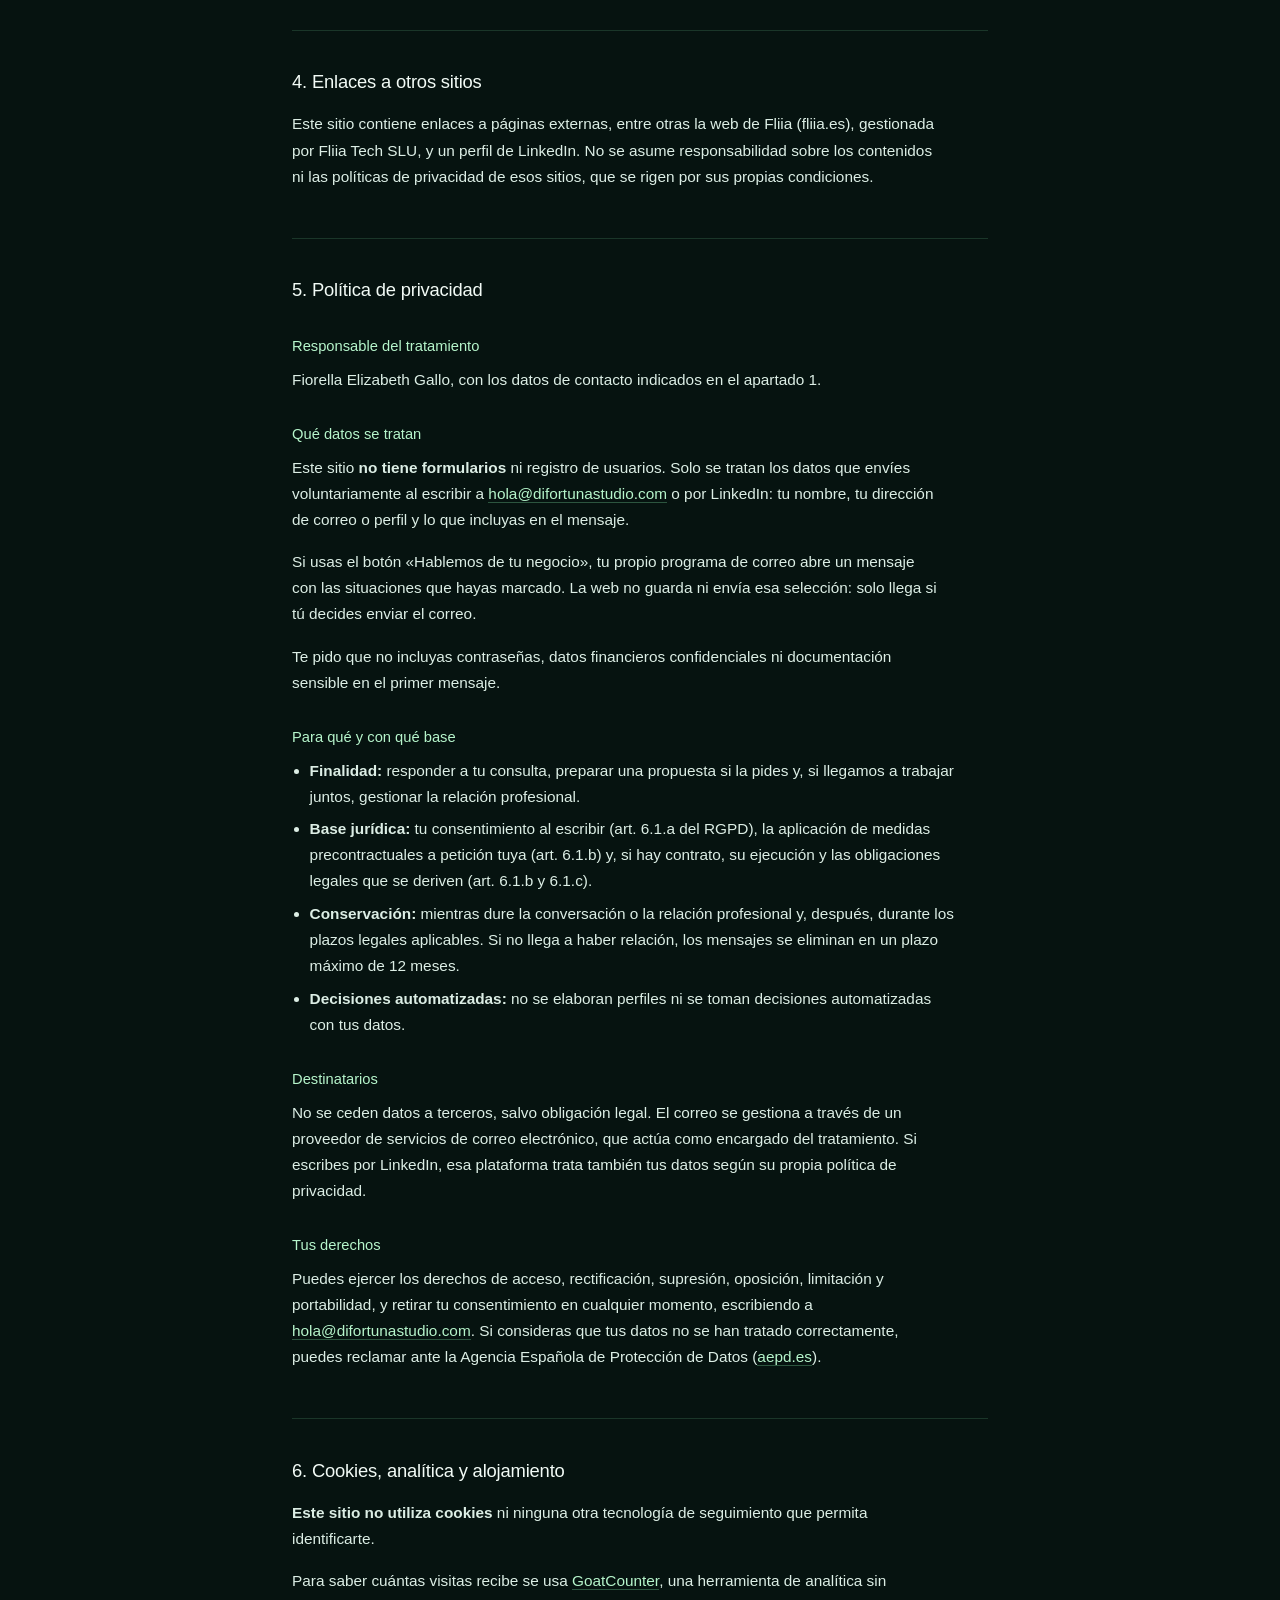
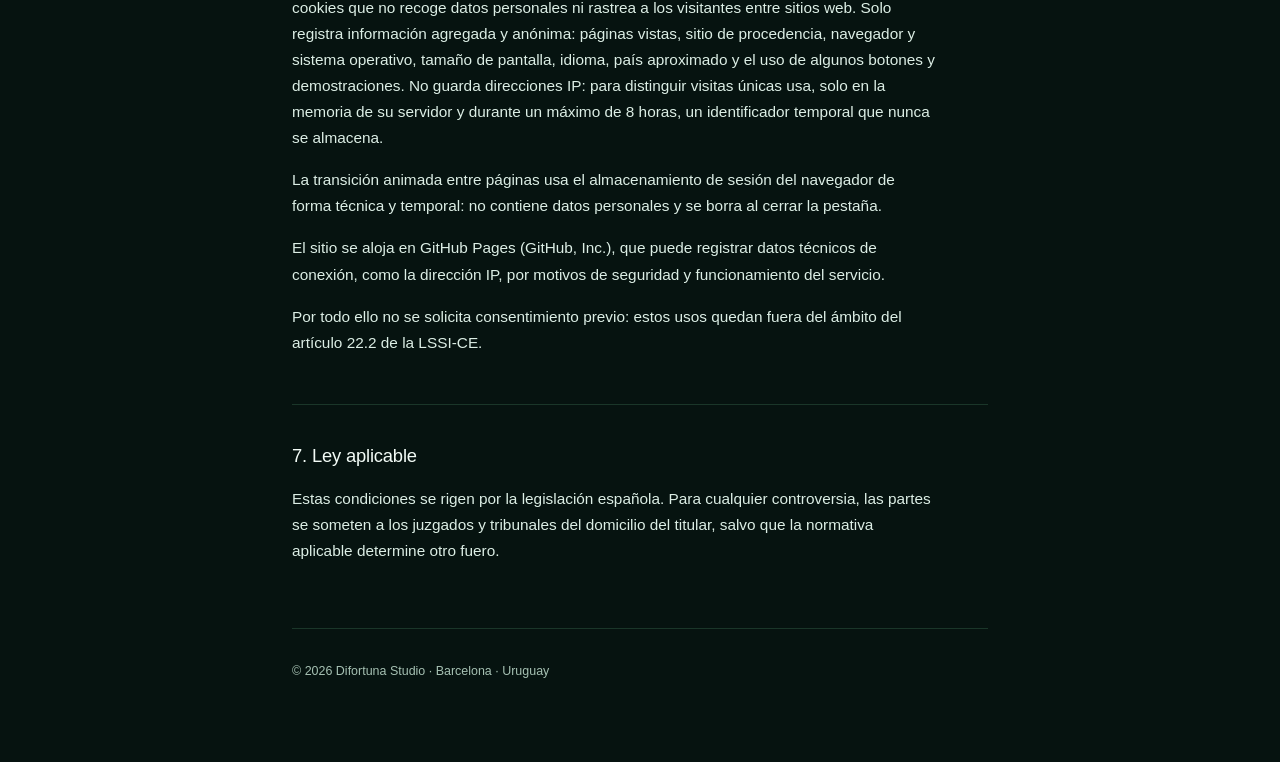
==== commit b11cf3fe: "Aviso legal: marca personal Fiorella Gallo Di Fortuna y detalle verificado de GoatCounter Co-Authore" ====
--- a/aviso-legal.html
+++ b/aviso-legal.html
@@ -9,7 +9,7 @@
     <link rel="apple-touch-icon" href="apple-touch-icon.png" />
     <meta name="theme-color" content="#061310" />
 
-    <meta name="description" content="Aviso legal, política de privacidad y cookies de Difortuna Studio, el estudio de Fiorella Gallo." />
+    <meta name="description" content="Aviso legal, política de privacidad y cookies de Difortuna Studio, el estudio de Fiorella Gallo Di Fortuna." />
     <meta name="robots" content="noindex, follow" />
     <link rel="canonical" href="https://difortunastudio.com/aviso-legal.html" />
     <style>
@@ -212,7 +212,7 @@
         <div class="ficha">
             <dl>
                 <dt>Titular</dt>
-                <dd>Fiorella Elizabeth Gallo (marca personal: Fiorella Gallo)</dd>
+                <dd>Fiorella Elizabeth Gallo (marca personal: Fiorella Gallo Di Fortuna)</dd>
 
                 <dt>Nombre comercial</dt>
                 <dd>Difortuna Studio</dd>
@@ -236,7 +236,7 @@
 
         <h2>2. Objeto y condiciones de uso</h2>
         <p>
-            Este sitio web presenta la actividad profesional de Fiorella Gallo, que trabaja con el
+            Este sitio web presenta la actividad profesional de Fiorella Gallo Di Fortuna, que trabaja con el
             nombre comercial Difortuna Studio: consultoría, diseño y desarrollo de productos
             tecnológicos y soluciones empresariales a medida. Su finalidad es dar a conocer esa
             actividad y los proyectos en los que ha trabajado, y facilitar una vía de contacto.
@@ -265,7 +265,7 @@
         <p>
             Fliia es una actividad empresarial independiente de Fliia Tech SLU: la marca y la
             aplicación Fliia pertenecen a esa sociedad. TIMÓN, Outbill, Automotive Finance y Binako
-            se muestran como parte de la trayectoria profesional de Fiorella Gallo; algunos se
+            se muestran como parte de la trayectoria profesional de Fiorella Gallo Di Fortuna; algunos se
             desarrollaron para terceros, y cada denominación y marca pertenece a su respectivo
             titular.
         </p>
@@ -336,9 +336,11 @@
             Para saber cuántas visitas recibe se usa
             <a href="https://www.goatcounter.com/help/privacy" target="_blank" rel="noopener">GoatCounter</a>,
             una herramienta de analítica sin cookies que no recoge datos personales ni rastrea a los
-            visitantes entre sitios web. Solo registra información agregada y anónima (páginas vistas,
-            país aproximado, tipo de navegador, sitio de procedencia y el uso de algunos botones y
-            demostraciones), sin almacenar direcciones IP ni crear identificadores persistentes.
+            visitantes entre sitios web. Solo registra información agregada y anónima: páginas vistas,
+            sitio de procedencia, navegador y sistema operativo, tamaño de pantalla, idioma, país
+            aproximado y el uso de algunos botones y demostraciones. No guarda direcciones IP: para
+            distinguir visitas únicas usa, solo en la memoria de su servidor y durante un máximo de
+            8 horas, un identificador temporal que nunca se almacena.
         </p>
         <p>
             La transición animada entre páginas usa el almacenamiento de sesión del navegador de forma
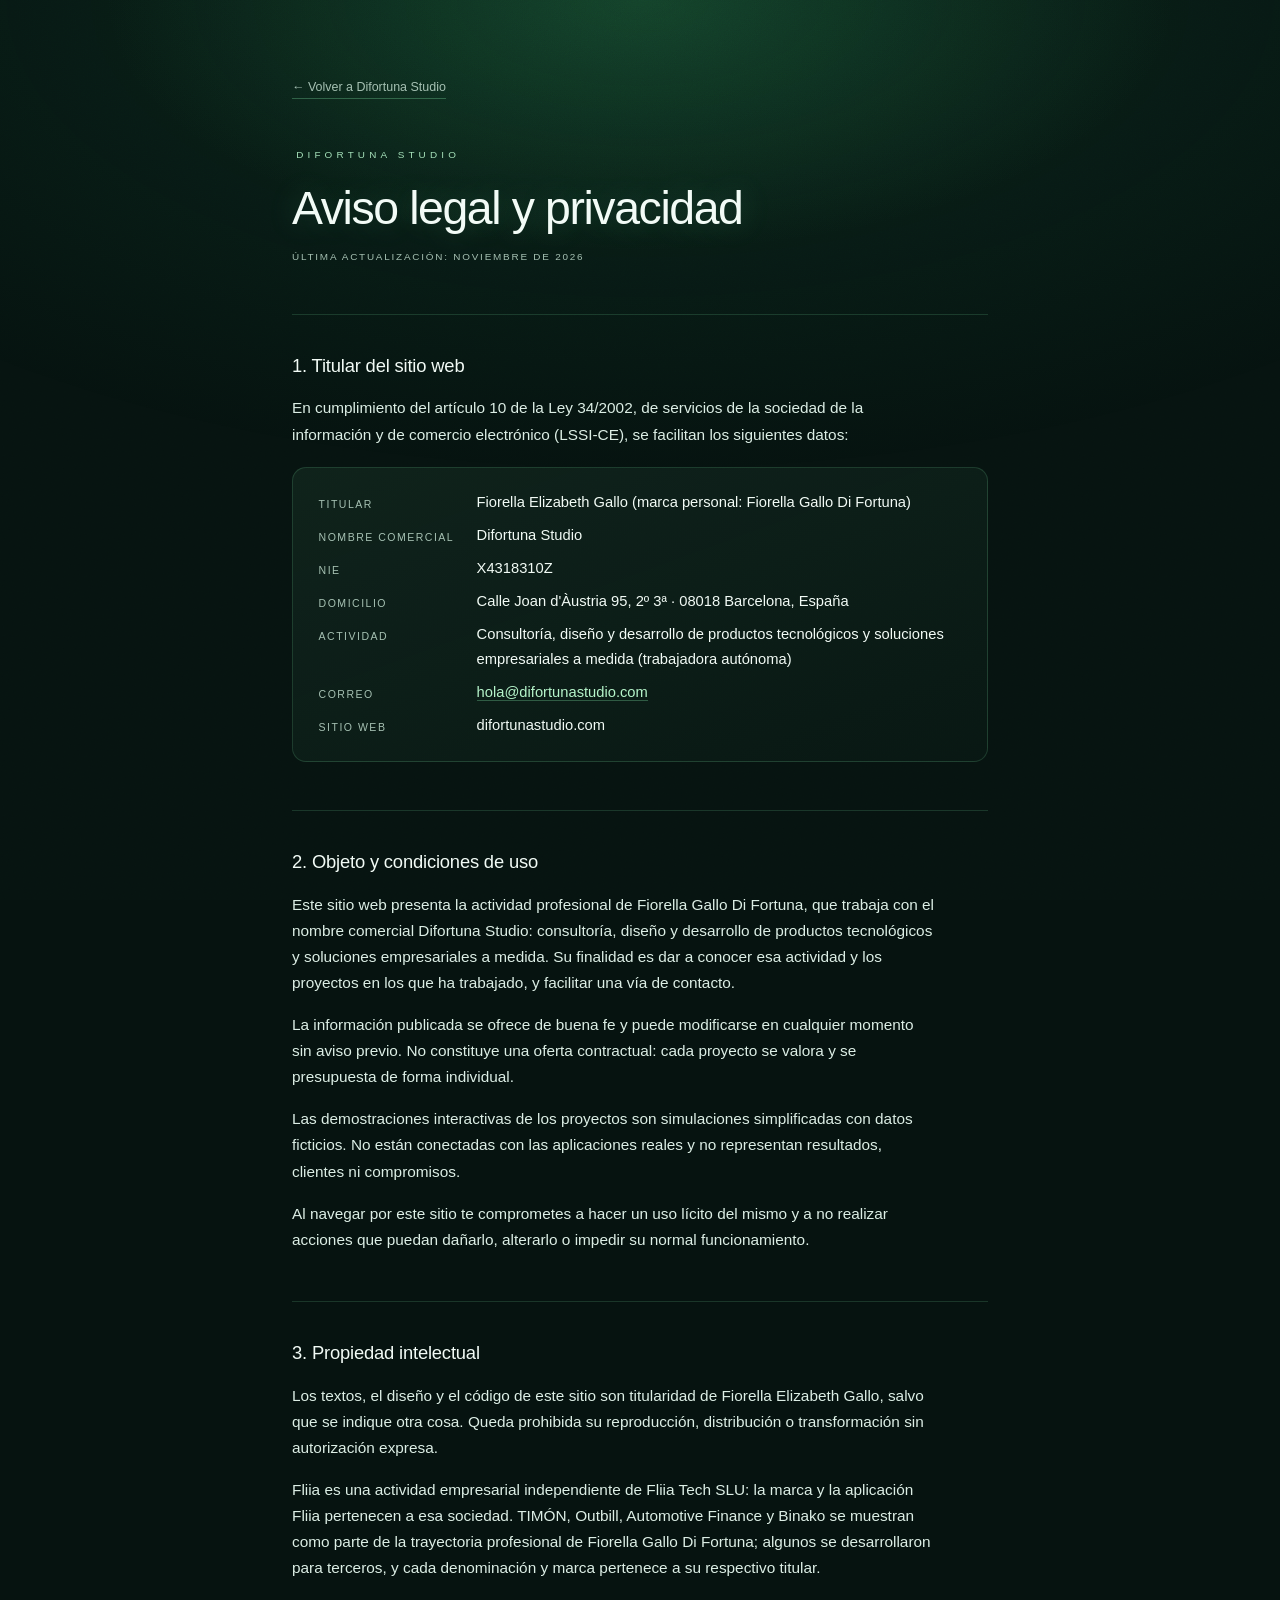
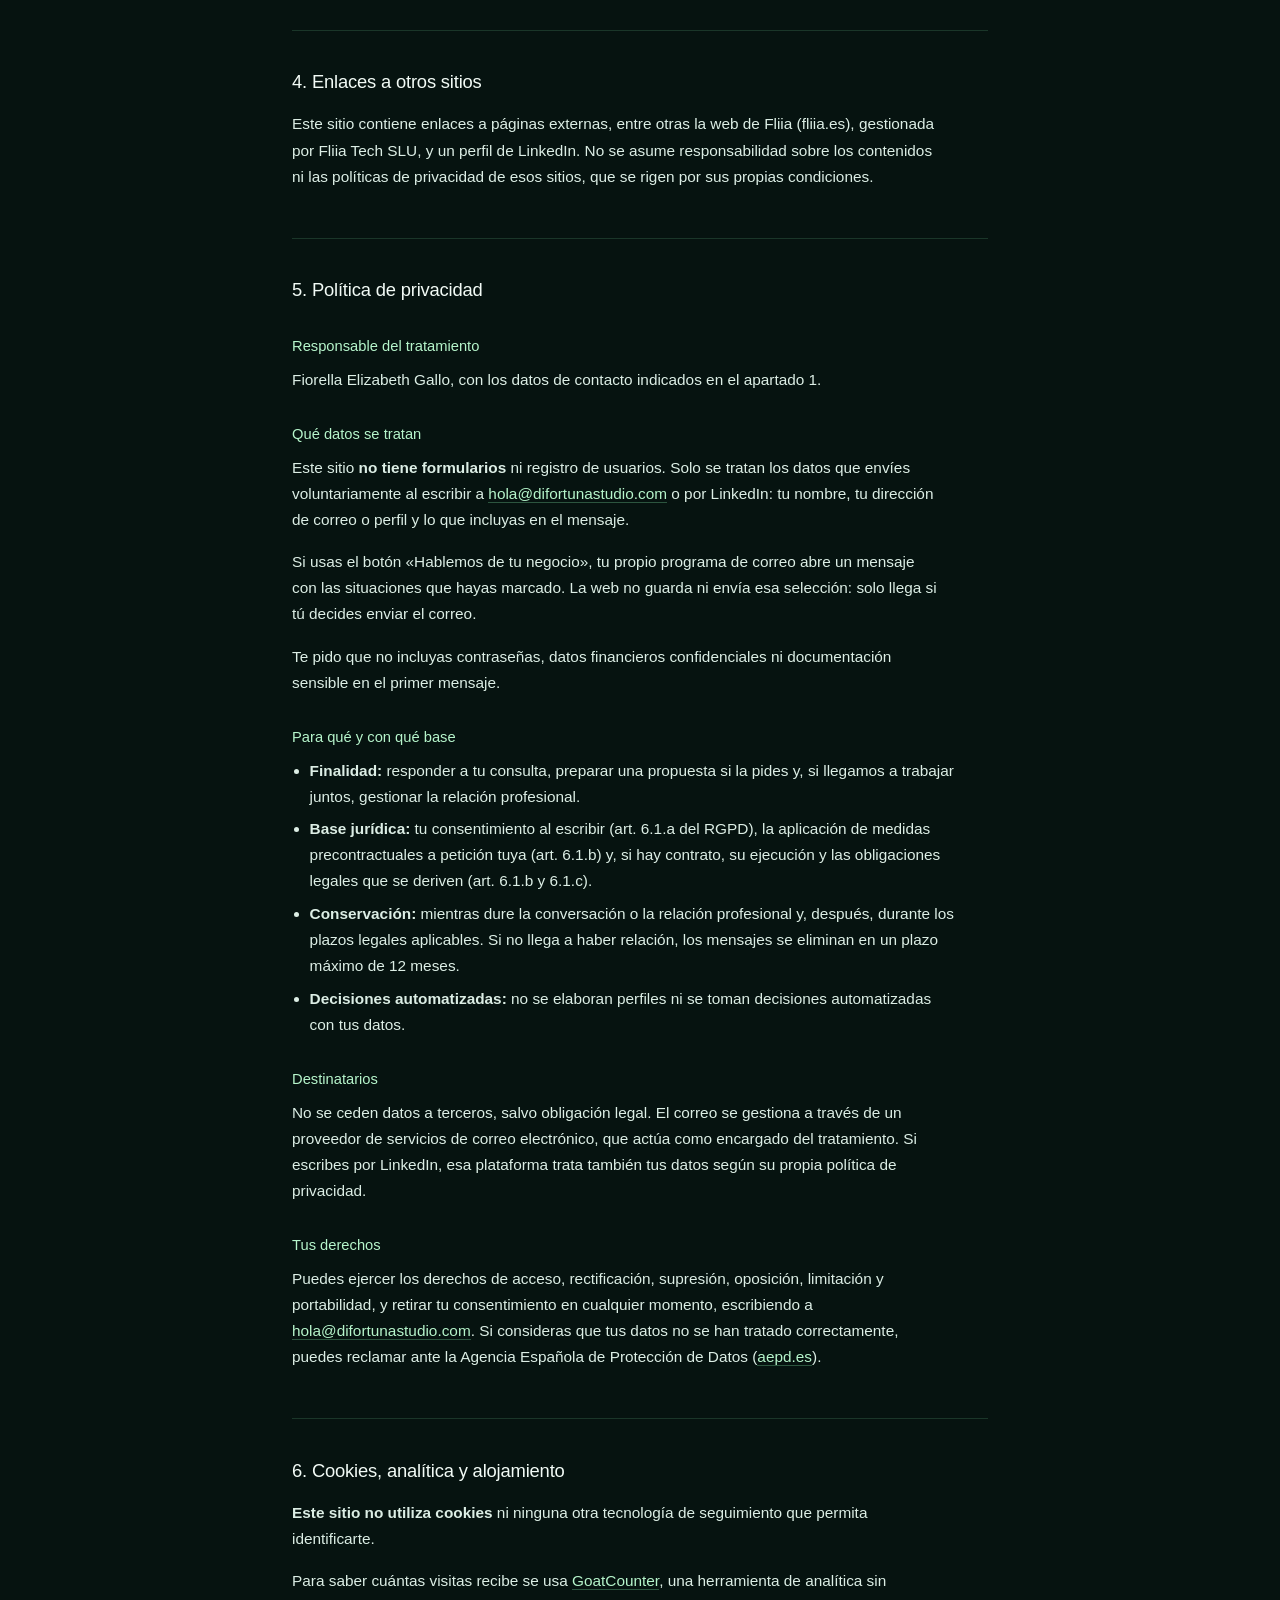
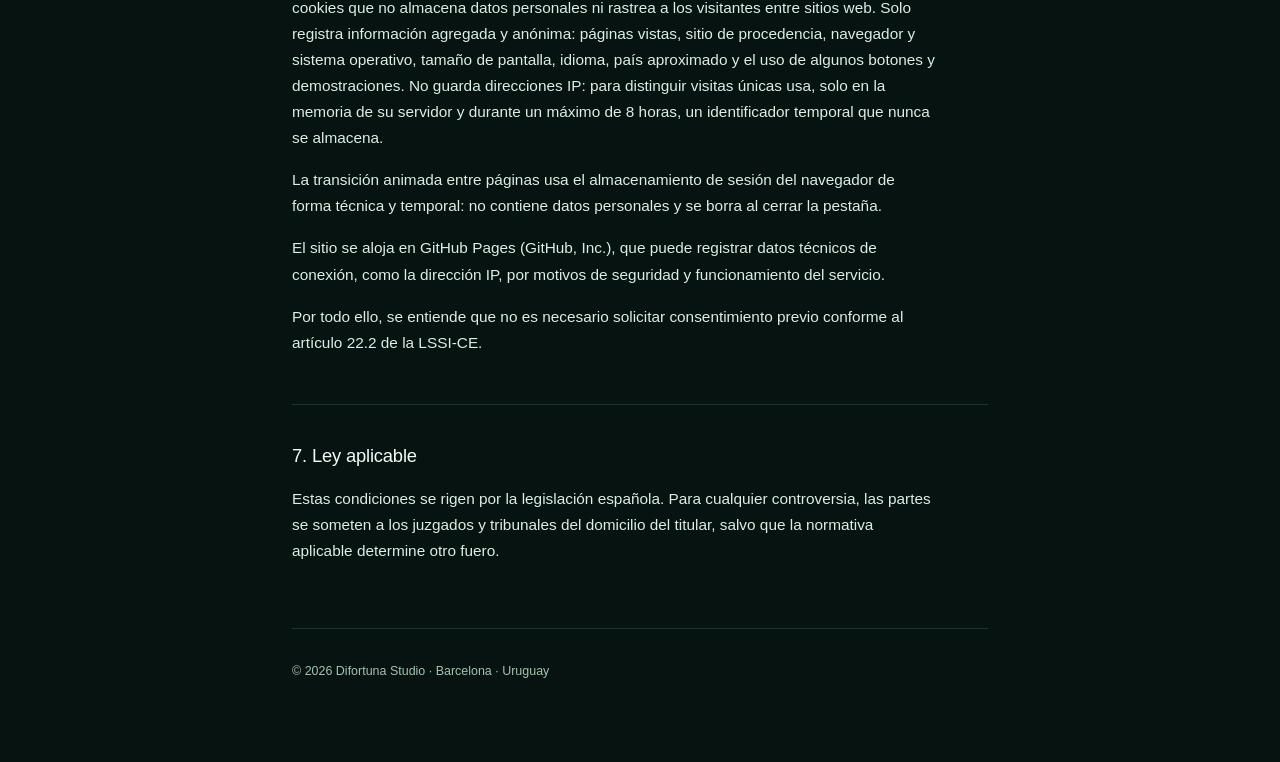
==== commit 16c16850: "Aviso legal: redacción prudente sobre GoatCounter y consentimiento Co-Authored-By: Claude Opus 5.5 <" ====
--- a/aviso-legal.html
+++ b/aviso-legal.html
@@ -335,7 +335,7 @@
         <p>
             Para saber cuántas visitas recibe se usa
             <a href="https://www.goatcounter.com/help/privacy" target="_blank" rel="noopener">GoatCounter</a>,
-            una herramienta de analítica sin cookies que no recoge datos personales ni rastrea a los
+            una herramienta de analítica sin cookies que no almacena datos personales ni rastrea a los
             visitantes entre sitios web. Solo registra información agregada y anónima: páginas vistas,
             sitio de procedencia, navegador y sistema operativo, tamaño de pantalla, idioma, país
             aproximado y el uso de algunos botones y demostraciones. No guarda direcciones IP: para
@@ -351,7 +351,7 @@
             conexión, como la dirección IP, por motivos de seguridad y funcionamiento del servicio.
         </p>
         <p>
-            Por todo ello no se solicita consentimiento previo: estos usos quedan fuera del ámbito del
+            Por todo ello, se entiende que no es necesario solicitar consentimiento previo conforme al
             artículo 22.2 de la LSSI-CE.
         </p>
 
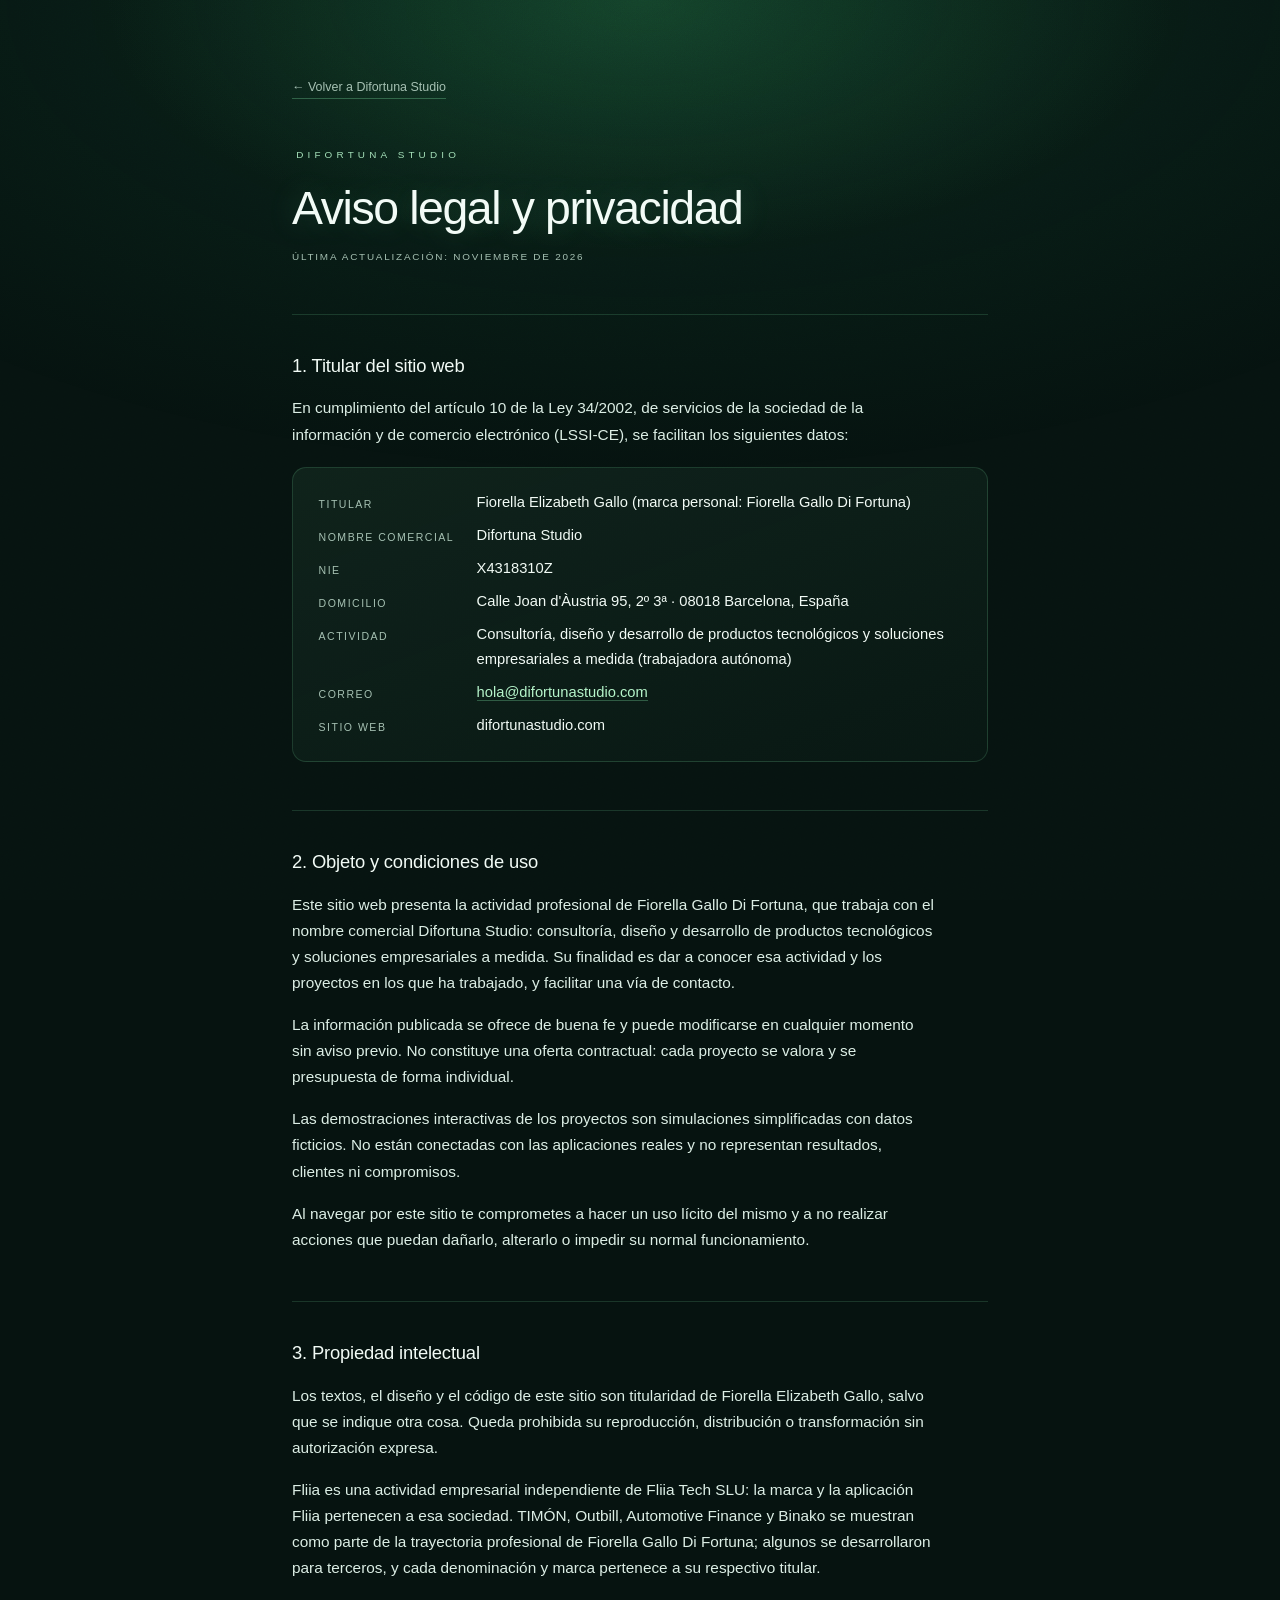
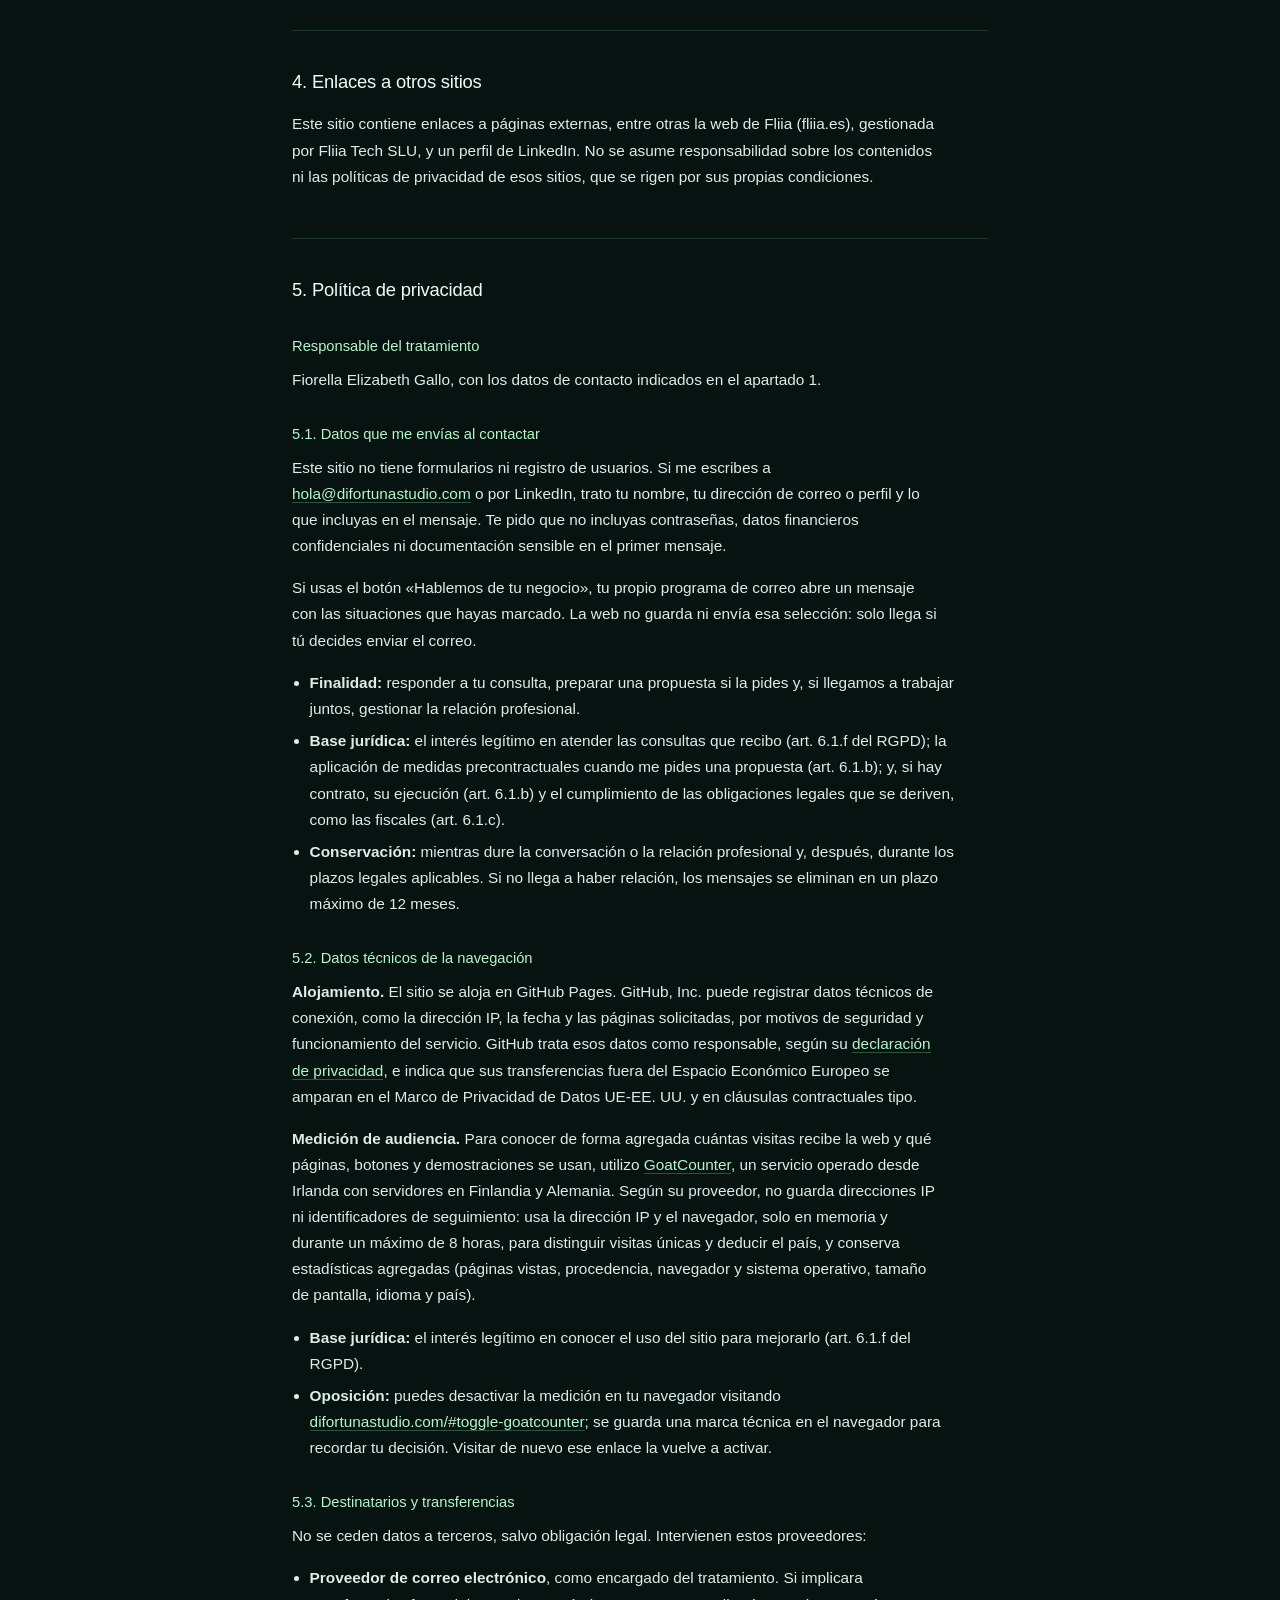
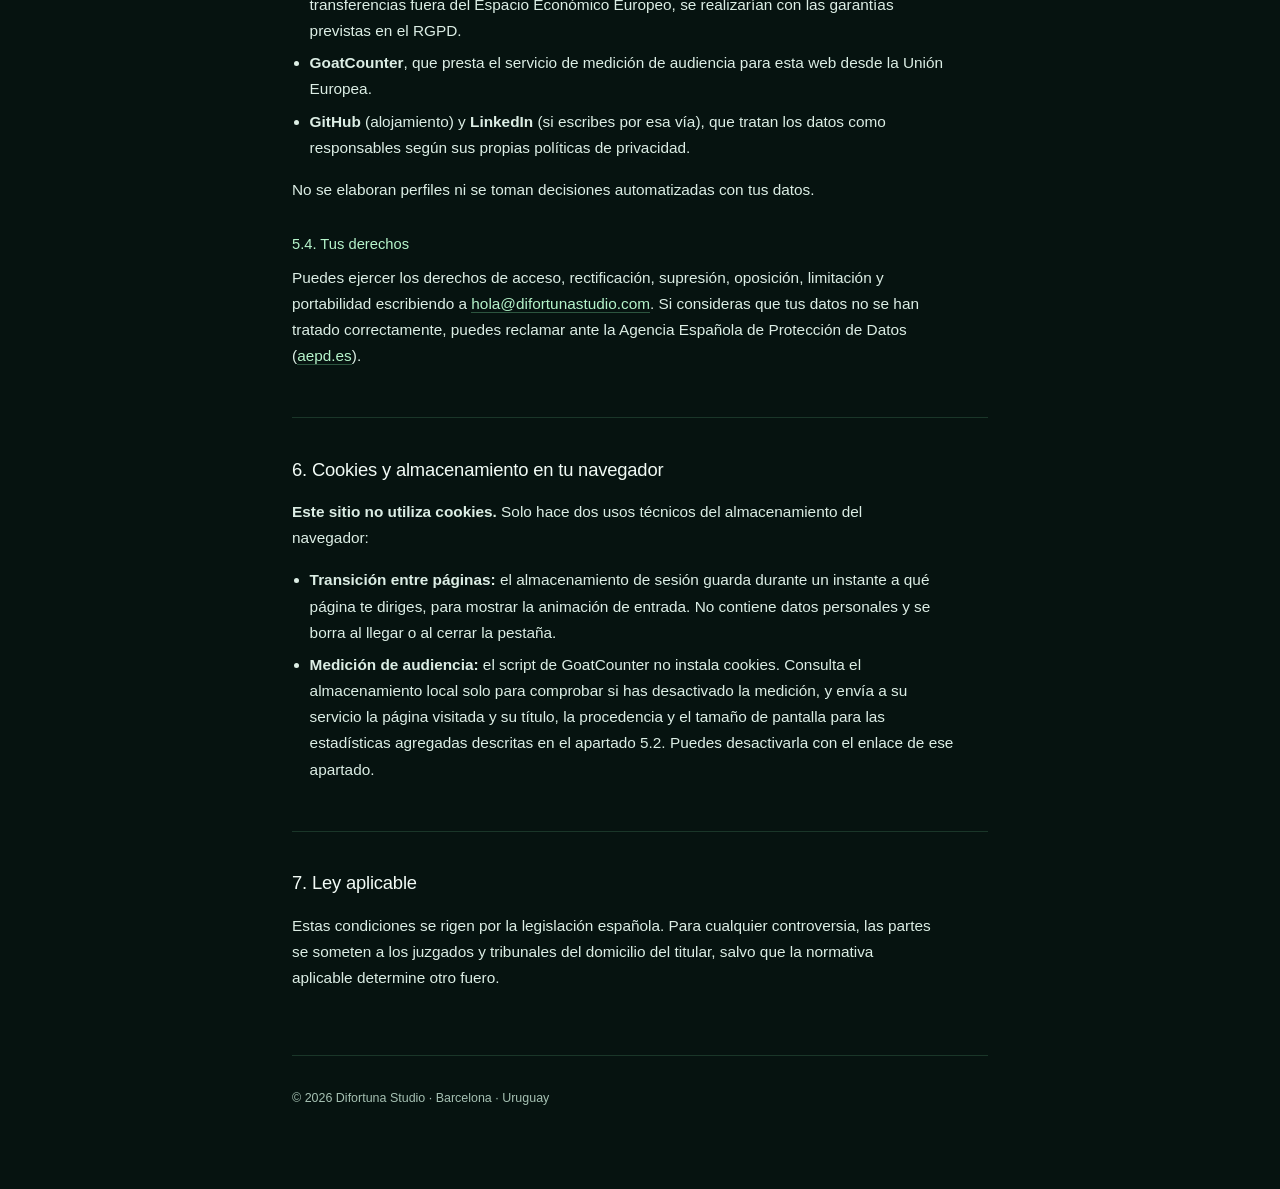
==== commit 4293e4dd: "Privacidad: tratamientos separados, bases jurídicas, encargados y transferencias verificados - Conta" ====
--- a/aviso-legal.html
+++ b/aviso-legal.html
@@ -285,75 +285,81 @@
             Fiorella Elizabeth Gallo, con los datos de contacto indicados en el apartado 1.
         </p>
 
-        <h3>Qué datos se tratan</h3>
-        <p>
-            Este sitio <strong>no tiene formularios</strong> ni registro de usuarios. Solo se tratan
-            los datos que envíes voluntariamente al escribir a
-            <a href="mailto:hola@difortunastudio.com">hola@difortunastudio.com</a> o por LinkedIn:
-            tu nombre, tu dirección de correo o perfil y lo que incluyas en el mensaje.
+        <h3>5.1. Datos que me envías al contactar</h3>
+        <p>
+            Este sitio no tiene formularios ni registro de usuarios. Si me escribes a
+            <a href="mailto:hola@difortunastudio.com">hola@difortunastudio.com</a> o por LinkedIn,
+            trato tu nombre, tu dirección de correo o perfil y lo que incluyas en el mensaje. Te pido
+            que no incluyas contraseñas, datos financieros confidenciales ni documentación sensible en
+            el primer mensaje.
         </p>
         <p>
             Si usas el botón «Hablemos de tu negocio», tu propio programa de correo abre un mensaje
-            con las situaciones que hayas marcado. La web no guarda ni envía esa selección: solo
-            llega si tú decides enviar el correo.
-        </p>
-        <p>
-            Te pido que no incluyas contraseñas, datos financieros confidenciales ni documentación
-            sensible en el primer mensaje.
-        </p>
-
-        <h3>Para qué y con qué base</h3>
+            con las situaciones que hayas marcado. La web no guarda ni envía esa selección: solo llega
+            si tú decides enviar el correo.
+        </p>
         <ul>
             <li><strong>Finalidad:</strong> responder a tu consulta, preparar una propuesta si la pides y, si llegamos a trabajar juntos, gestionar la relación profesional.</li>
-            <li><strong>Base jurídica:</strong> tu consentimiento al escribir (art. 6.1.a del RGPD), la aplicación de medidas precontractuales a petición tuya (art. 6.1.b) y, si hay contrato, su ejecución y las obligaciones legales que se deriven (art. 6.1.b y 6.1.c).</li>
+            <li><strong>Base jurídica:</strong> el interés legítimo en atender las consultas que recibo (art. 6.1.f del RGPD); la aplicación de medidas precontractuales cuando me pides una propuesta (art. 6.1.b); y, si hay contrato, su ejecución (art. 6.1.b) y el cumplimiento de las obligaciones legales que se deriven, como las fiscales (art. 6.1.c).</li>
             <li><strong>Conservación:</strong> mientras dure la conversación o la relación profesional y, después, durante los plazos legales aplicables. Si no llega a haber relación, los mensajes se eliminan en un plazo máximo de 12 meses.</li>
-            <li><strong>Decisiones automatizadas:</strong> no se elaboran perfiles ni se toman decisiones automatizadas con tus datos.</li>
         </ul>
 
-        <h3>Destinatarios</h3>
-        <p>
-            No se ceden datos a terceros, salvo obligación legal. El correo se gestiona a través de un
-            proveedor de servicios de correo electrónico, que actúa como encargado del tratamiento.
-            Si escribes por LinkedIn, esa plataforma trata también tus datos según su propia política
-            de privacidad.
-        </p>
-
-        <h3>Tus derechos</h3>
+        <h3>5.2. Datos técnicos de la navegación</h3>
+        <p>
+            <strong>Alojamiento.</strong> El sitio se aloja en GitHub Pages. GitHub, Inc. puede registrar
+            datos técnicos de conexión, como la dirección IP, la fecha y las páginas solicitadas, por
+            motivos de seguridad y funcionamiento del servicio. GitHub trata esos datos como
+            responsable, según su
+            <a href="https://docs.github.com/es/site-policy/privacy-policies/github-general-privacy-statement" target="_blank" rel="noopener">declaración de privacidad</a>,
+            e indica que sus transferencias fuera del Espacio Económico Europeo se amparan en el Marco
+            de Privacidad de Datos UE-EE. UU. y en cláusulas contractuales tipo.
+        </p>
+        <p>
+            <strong>Medición de audiencia.</strong> Para conocer de forma agregada cuántas visitas
+            recibe la web y qué páginas, botones y demostraciones se usan, utilizo
+            <a href="https://www.goatcounter.com/help/privacy" target="_blank" rel="noopener">GoatCounter</a>,
+            un servicio operado desde Irlanda con servidores en Finlandia y Alemania. Según su
+            proveedor, no guarda direcciones IP ni identificadores de seguimiento: usa la dirección IP
+            y el navegador, solo en memoria y durante un máximo de 8 horas, para distinguir visitas
+            únicas y deducir el país, y conserva estadísticas agregadas (páginas vistas, procedencia,
+            navegador y sistema operativo, tamaño de pantalla, idioma y país).
+        </p>
+        <ul>
+            <li><strong>Base jurídica:</strong> el interés legítimo en conocer el uso del sitio para mejorarlo (art. 6.1.f del RGPD).</li>
+            <li><strong>Oposición:</strong> puedes desactivar la medición en tu navegador visitando <a href="https://difortunastudio.com/#toggle-goatcounter">difortunastudio.com/#toggle-goatcounter</a>; se guarda una marca técnica en el navegador para recordar tu decisión. Visitar de nuevo ese enlace la vuelve a activar.</li>
+        </ul>
+
+        <h3>5.3. Destinatarios y transferencias</h3>
+        <p>
+            No se ceden datos a terceros, salvo obligación legal. Intervienen estos proveedores:
+        </p>
+        <ul>
+            <li><strong>Proveedor de correo electrónico</strong>, como encargado del tratamiento. Si implicara transferencias fuera del Espacio Económico Europeo, se realizarían con las garantías previstas en el RGPD.</li>
+            <li><strong>GoatCounter</strong>, que presta el servicio de medición de audiencia para esta web desde la Unión Europea.</li>
+            <li><strong>GitHub</strong> (alojamiento) y <strong>LinkedIn</strong> (si escribes por esa vía), que tratan los datos como responsables según sus propias políticas de privacidad.</li>
+        </ul>
+        <p>
+            No se elaboran perfiles ni se toman decisiones automatizadas con tus datos.
+        </p>
+
+        <h3>5.4. Tus derechos</h3>
         <p>
             Puedes ejercer los derechos de acceso, rectificación, supresión, oposición, limitación y
-            portabilidad, y retirar tu consentimiento en cualquier momento, escribiendo a
+            portabilidad escribiendo a
             <a href="mailto:hola@difortunastudio.com">hola@difortunastudio.com</a>. Si consideras que
             tus datos no se han tratado correctamente, puedes reclamar ante la Agencia Española de
             Protección de Datos (<a href="https://www.aepd.es" target="_blank" rel="noopener">aepd.es</a>).
         </p>
 
-        <h2>6. Cookies, analítica y alojamiento</h2>
-        <p>
-            <strong>Este sitio no utiliza cookies</strong> ni ninguna otra tecnología de seguimiento
-            que permita identificarte.
-        </p>
-        <p>
-            Para saber cuántas visitas recibe se usa
-            <a href="https://www.goatcounter.com/help/privacy" target="_blank" rel="noopener">GoatCounter</a>,
-            una herramienta de analítica sin cookies que no almacena datos personales ni rastrea a los
-            visitantes entre sitios web. Solo registra información agregada y anónima: páginas vistas,
-            sitio de procedencia, navegador y sistema operativo, tamaño de pantalla, idioma, país
-            aproximado y el uso de algunos botones y demostraciones. No guarda direcciones IP: para
-            distinguir visitas únicas usa, solo en la memoria de su servidor y durante un máximo de
-            8 horas, un identificador temporal que nunca se almacena.
-        </p>
-        <p>
-            La transición animada entre páginas usa el almacenamiento de sesión del navegador de forma
-            técnica y temporal: no contiene datos personales y se borra al cerrar la pestaña.
-        </p>
-        <p>
-            El sitio se aloja en GitHub Pages (GitHub, Inc.), que puede registrar datos técnicos de
-            conexión, como la dirección IP, por motivos de seguridad y funcionamiento del servicio.
-        </p>
-        <p>
-            Por todo ello, se entiende que no es necesario solicitar consentimiento previo conforme al
-            artículo 22.2 de la LSSI-CE.
-        </p>
+        <h2>6. Cookies y almacenamiento en tu navegador</h2>
+        <p>
+            <strong>Este sitio no utiliza cookies.</strong> Solo hace dos usos técnicos del
+            almacenamiento del navegador:
+        </p>
+        <ul>
+            <li><strong>Transición entre páginas:</strong> el almacenamiento de sesión guarda durante un instante a qué página te diriges, para mostrar la animación de entrada. No contiene datos personales y se borra al llegar o al cerrar la pestaña.</li>
+            <li><strong>Medición de audiencia:</strong> el script de GoatCounter no instala cookies. Consulta el almacenamiento local solo para comprobar si has desactivado la medición, y envía a su servicio la página visitada y su título, la procedencia y el tamaño de pantalla para las estadísticas agregadas descritas en el apartado 5.2. Puedes desactivarla con el enlace de ese apartado.</li>
+        </ul>
 
         <h2>7. Ley aplicable</h2>
         <p>
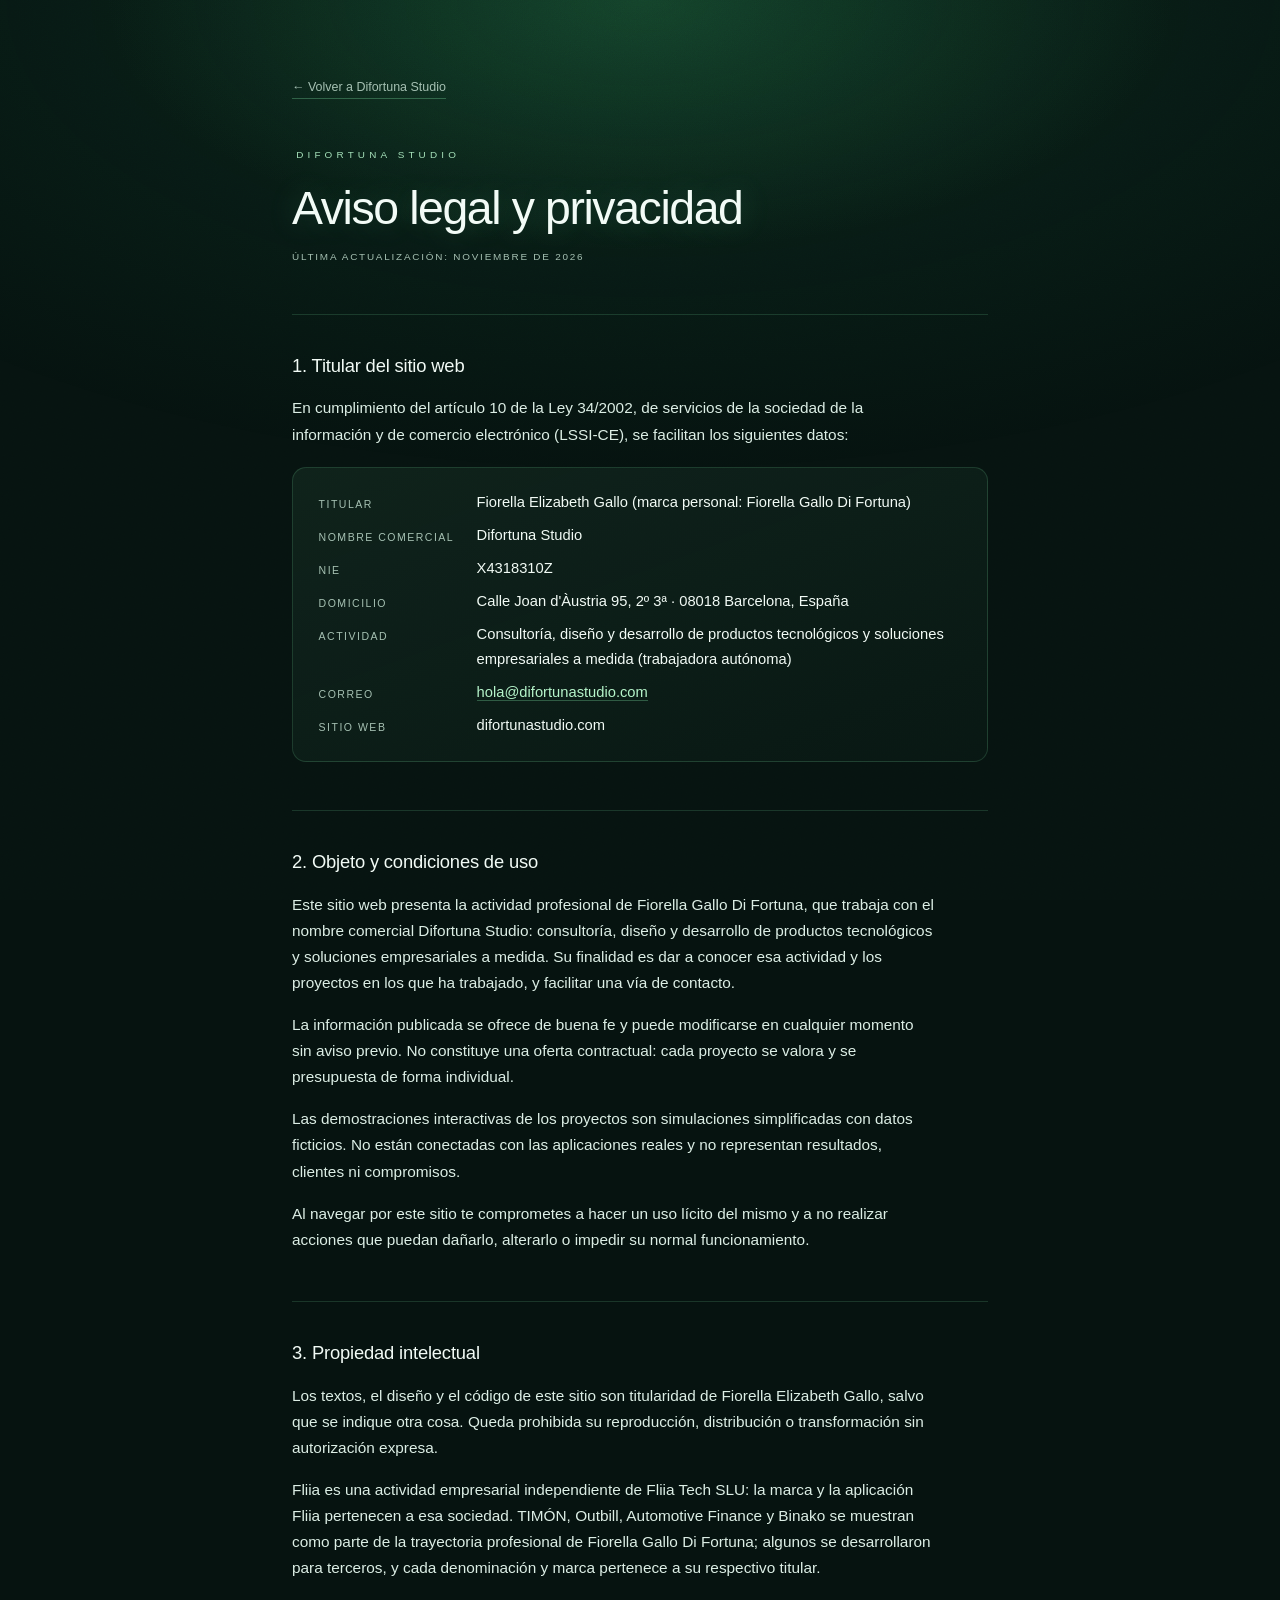
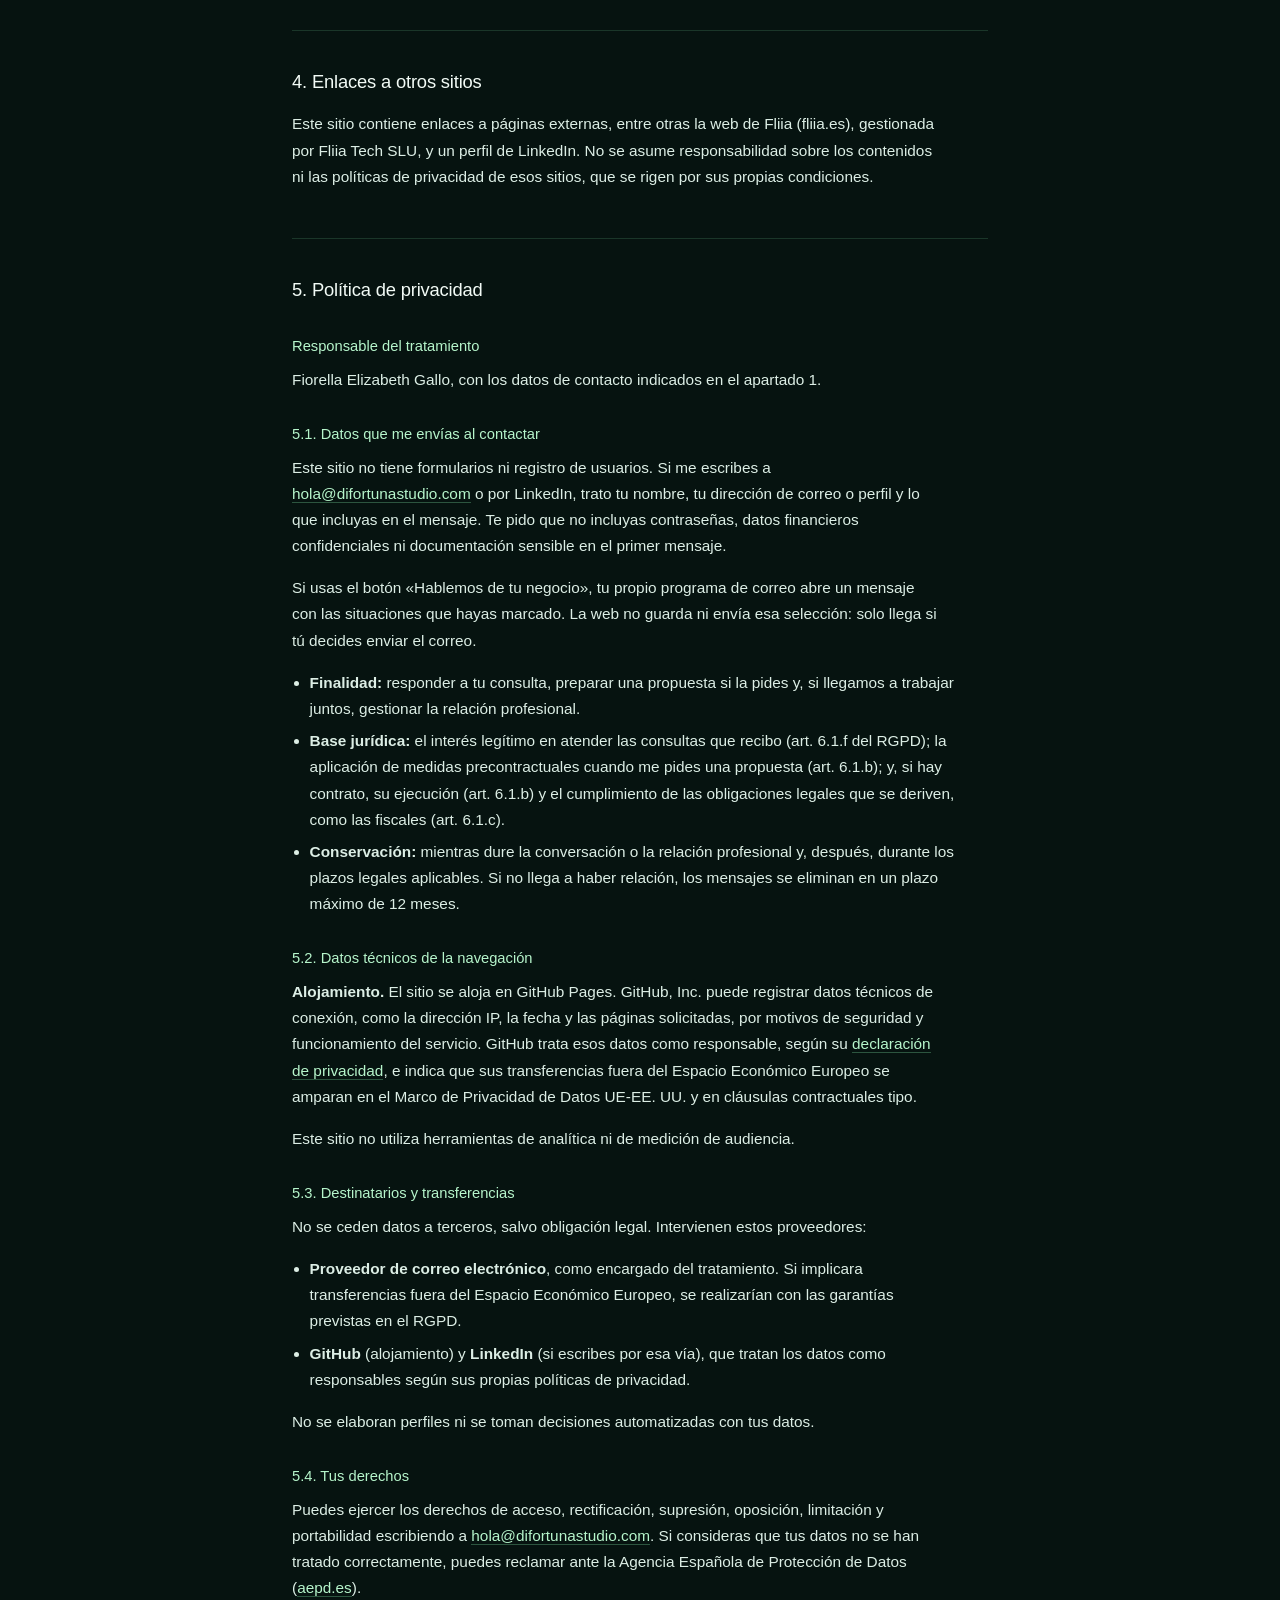
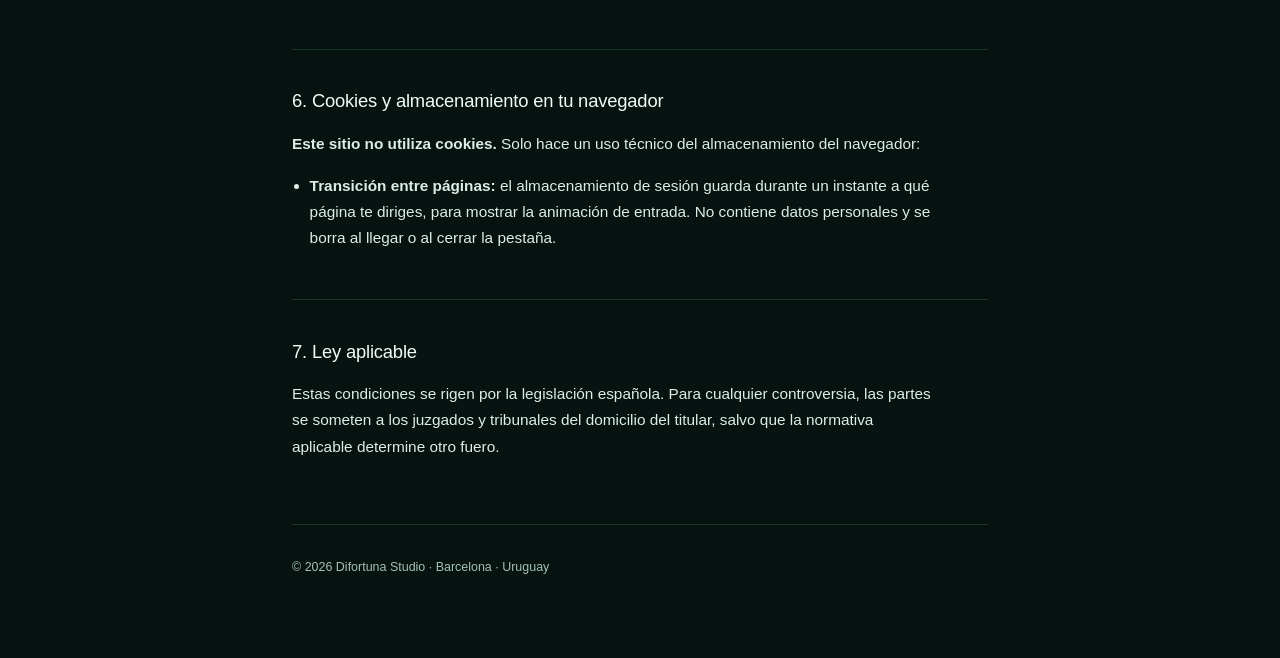
==== commit fc05e6c8: "Publicación definitiva de difortunastudio.com Portada V4, cinco universos con demos ajustadas a los " ====
--- a/aviso-legal.html
+++ b/aviso-legal.html
@@ -315,19 +315,8 @@
             de Privacidad de Datos UE-EE. UU. y en cláusulas contractuales tipo.
         </p>
         <p>
-            <strong>Medición de audiencia.</strong> Para conocer de forma agregada cuántas visitas
-            recibe la web y qué páginas, botones y demostraciones se usan, utilizo
-            <a href="https://www.goatcounter.com/help/privacy" target="_blank" rel="noopener">GoatCounter</a>,
-            un servicio operado desde Irlanda con servidores en Finlandia y Alemania. Según su
-            proveedor, no guarda direcciones IP ni identificadores de seguimiento: usa la dirección IP
-            y el navegador, solo en memoria y durante un máximo de 8 horas, para distinguir visitas
-            únicas y deducir el país, y conserva estadísticas agregadas (páginas vistas, procedencia,
-            navegador y sistema operativo, tamaño de pantalla, idioma y país).
-        </p>
-        <ul>
-            <li><strong>Base jurídica:</strong> el interés legítimo en conocer el uso del sitio para mejorarlo (art. 6.1.f del RGPD).</li>
-            <li><strong>Oposición:</strong> puedes desactivar la medición en tu navegador visitando <a href="https://difortunastudio.com/#toggle-goatcounter">difortunastudio.com/#toggle-goatcounter</a>; se guarda una marca técnica en el navegador para recordar tu decisión. Visitar de nuevo ese enlace la vuelve a activar.</li>
-        </ul>
+            Este sitio no utiliza herramientas de analítica ni de medición de audiencia.
+        </p>
 
         <h3>5.3. Destinatarios y transferencias</h3>
         <p>
@@ -335,7 +324,6 @@
         </p>
         <ul>
             <li><strong>Proveedor de correo electrónico</strong>, como encargado del tratamiento. Si implicara transferencias fuera del Espacio Económico Europeo, se realizarían con las garantías previstas en el RGPD.</li>
-            <li><strong>GoatCounter</strong>, que presta el servicio de medición de audiencia para esta web desde la Unión Europea.</li>
             <li><strong>GitHub</strong> (alojamiento) y <strong>LinkedIn</strong> (si escribes por esa vía), que tratan los datos como responsables según sus propias políticas de privacidad.</li>
         </ul>
         <p>
@@ -353,12 +341,11 @@
 
         <h2>6. Cookies y almacenamiento en tu navegador</h2>
         <p>
-            <strong>Este sitio no utiliza cookies.</strong> Solo hace dos usos técnicos del
+            <strong>Este sitio no utiliza cookies.</strong> Solo hace un uso técnico del
             almacenamiento del navegador:
         </p>
         <ul>
             <li><strong>Transición entre páginas:</strong> el almacenamiento de sesión guarda durante un instante a qué página te diriges, para mostrar la animación de entrada. No contiene datos personales y se borra al llegar o al cerrar la pestaña.</li>
-            <li><strong>Medición de audiencia:</strong> el script de GoatCounter no instala cookies. Consulta el almacenamiento local solo para comprobar si has desactivado la medición, y envía a su servicio la página visitada y su título, la procedencia y el tamaño de pantalla para las estadísticas agregadas descritas en el apartado 5.2. Puedes desactivarla con el enlace de ese apartado.</li>
         </ul>
 
         <h2>7. Ley aplicable</h2>
@@ -374,9 +361,6 @@
 
     </div>
 
-    <!-- Contador de visitas sin cookies (panel: fiorellagallo.goatcounter.com) -->
-    <script data-goatcounter="https://fiorellagallo.goatcounter.com/count"
-            async src="//gc.zgo.at/count.js"></script>
 
 </body>
 </html>
